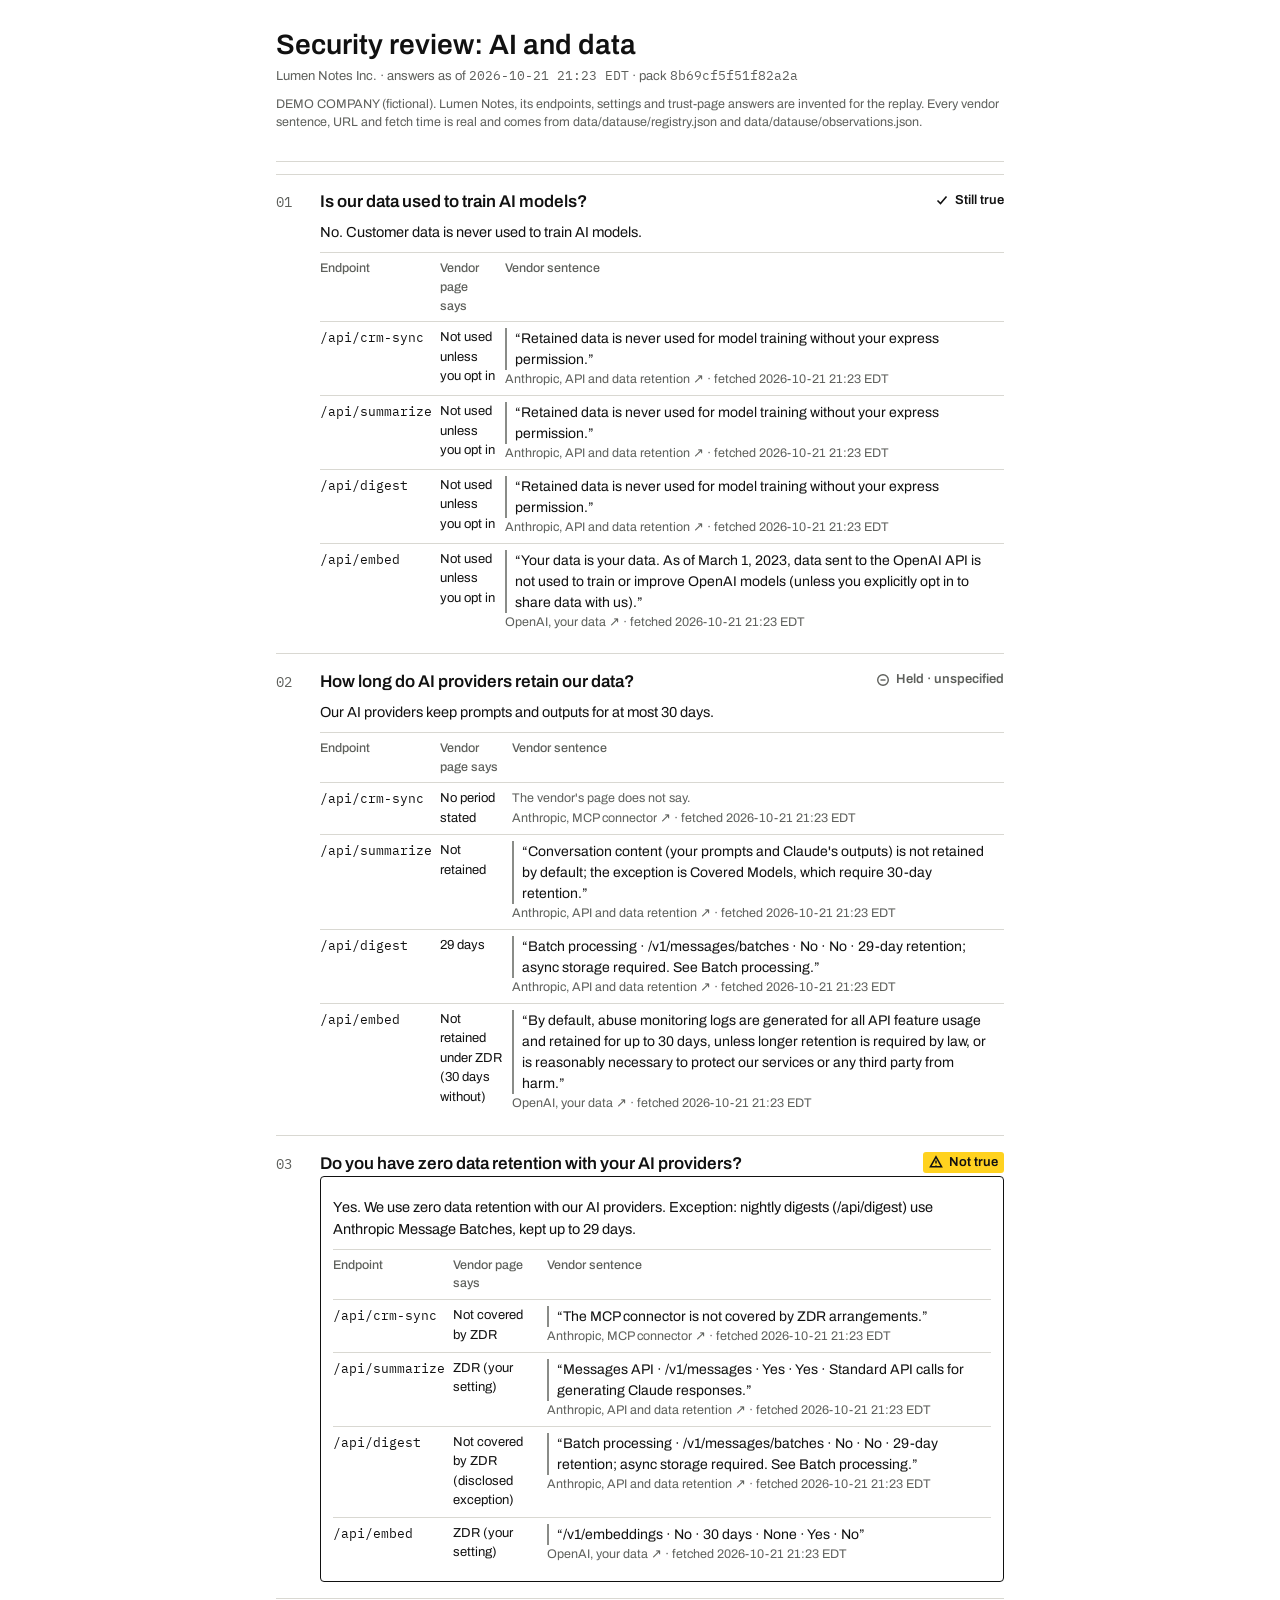
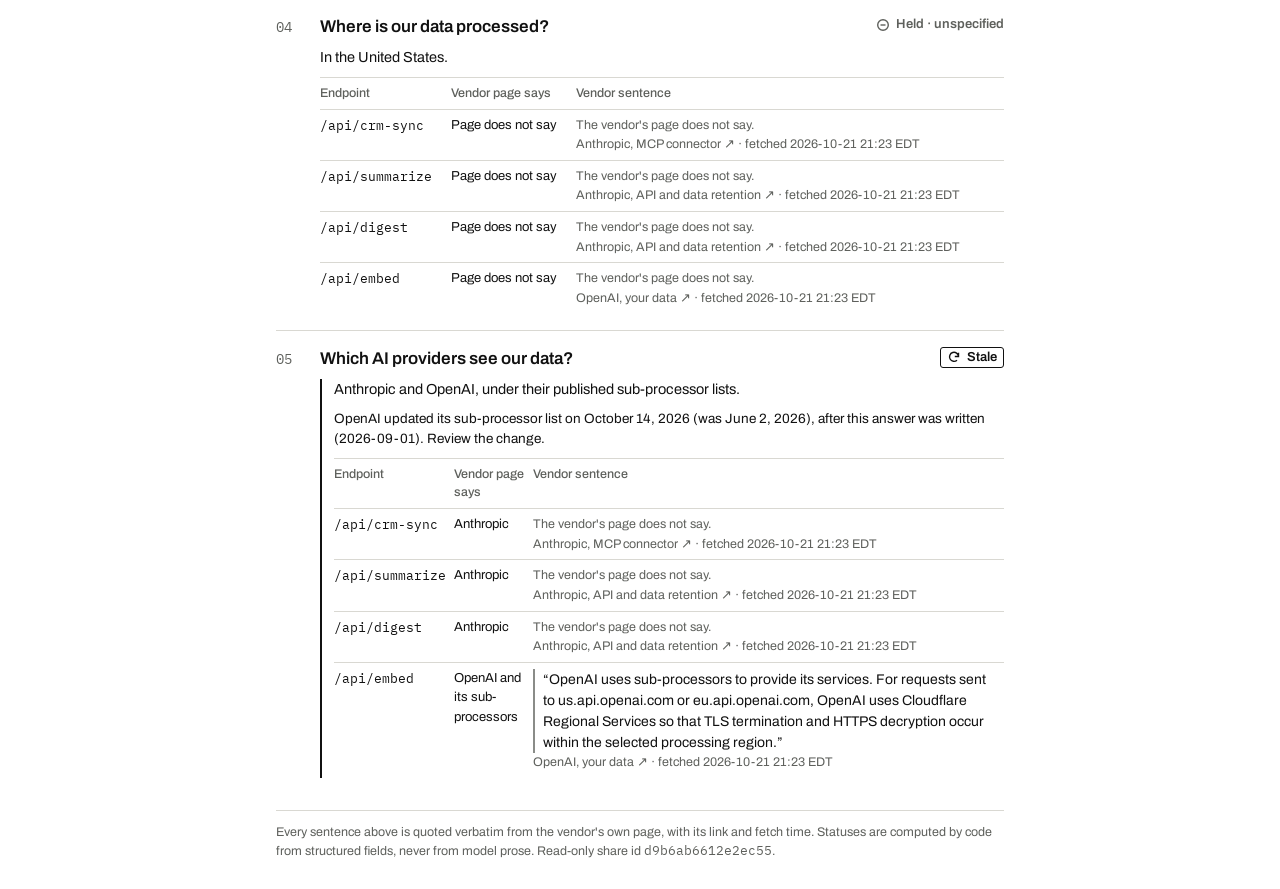
==== examples/answer-pack/lumen-notes-print.html @ 3605c19a "feat(owin): A3 security-review answer pack with Tavily evidence path The AI-and-data questionnaire s" ====
<!doctype html><html lang="en"><head><meta charset="utf-8">
<title>Lumen Notes Inc.: security review, AI and data</title>
<meta name="viewport" content="width=device-width, initial-scale=1">
<link rel="stylesheet" href="https://fonts.googleapis.com/css2?family=Archivo:wght@400;500;600&family=IBM+Plex+Mono:wght@400;500&display=swap">
<style>
@page { size: A4; margin: 16mm 14mm; }
:root { --bg:#FFFFFF; --surface:#F4F3EE; --ink:#111111; --muted:#5E605C; --line:#D9D8D2; --edge:#8A8C88; --act:#FFD21F; }
* { box-sizing: border-box; }
body { margin: 0; background: var(--bg); color: var(--ink); font: 400 14.5px/1.5 Archivo, "Helvetica Neue", Arial, sans-serif; }
main { max-width: 760px; margin: 0 auto; padding: 28px 16px; }
.mono, .num, code { font-family: "IBM Plex Mono", ui-monospace, Menlo, monospace; }
header { border-bottom: 1px solid var(--line); padding-bottom: 16px; margin-bottom: 12px; }
h1 { font: 600 28px/1.22 Archivo, "Helvetica Neue", Arial, sans-serif; margin: 0 0 4px; }
.meta { color: var(--muted); font-size: 13px; margin: 0; }
.label { color: var(--muted); font-size: 12.5px; margin-top: 8px; }
section.q { border-top: 1px solid var(--line); padding: 16px 0; break-inside: avoid; }
.qhead { display: grid; grid-template-columns: 32px 1fr auto; gap: 0 12px; align-items: baseline; }
.num { color: var(--muted); font-size: 14px; }
h2 { font: 600 17px/1.35 Archivo, "Helvetica Neue", Arial, sans-serif; margin: 0; }
.badge { font-size: 13px; font-weight: 600; white-space: nowrap; display: inline-flex; gap: 6px; align-items: center; }
.badge.not_true { background: var(--act); color: var(--ink); padding: 1px 6px; border-radius: 3px; }
.badge.stale { border: 1px solid var(--ink); padding: 0 6px; border-radius: 3px; }
.badge.held_unspecified { color: var(--muted); }
.body { margin-left: 44px; }
section.q.not_true .body { border: 1px solid var(--ink); border-radius: 4px; padding: 12px; }
section.q.stale .body { border-left: 2px solid var(--ink); padding-left: 12px; }
.answer { margin: 8px 0; }
.change { margin: 6px 0; font-size: 13.5px; }
table { width: 100%; border-collapse: collapse; font-size: 13px; margin-top: 8px; }
th, td { text-align: left; vertical-align: top; padding: 6px 8px 6px 0; border-top: 1px solid var(--line); }
th { color: var(--muted); font-weight: 500; font-size: 12.5px; }
td.ep { white-space: nowrap; font-family: "IBM Plex Mono", ui-monospace, Menlo, monospace; }
blockquote { margin: 0; padding-left: 8px; border-left: 2px solid var(--edge); font-size: 14px; }
.src { color: var(--muted); font-size: 12.5px; white-space: nowrap; }
.src a { color: var(--muted); text-decoration: none; }
footer { border-top: 1px solid var(--line); margin-top: 16px; padding-top: 12px; color: var(--muted); font-size: 12.5px; }
@media print { main { padding: 0; } a { color: inherit; } }
</style></head><body><main>
<header>
<h1>Security review: AI and data</h1>
<p class="meta">Lumen Notes Inc. · answers as of <span class="mono">2026-10-21 21:23 EDT</span> · pack <span class="mono">8b69cf5f51f82a2a</span></p>
<p class="label">DEMO COMPANY (fictional). Lumen Notes, its endpoints, settings and trust-page answers are invented for the replay. Every vendor sentence, URL and fetch time is real and comes from data/datause/registry.json and data/datause/observations.json.</p>
</header>
<section class="q still_true"><div class="qhead"><span class="num">01</span><h2>Is our data used to train AI models?</h2><span class="badge still_true"><svg width="14" height="14" viewBox="0 0 14 14" aria-hidden="true"><path d="M2.5 7.5l3 3 6-7" fill="none" stroke="currentColor" stroke-width="1.6"/></svg>Still true</span></div>
<div class="body">
<p class="answer">No. Customer data is never used to train AI models.</p>
<table><thead><tr><th>Endpoint</th><th>Vendor page says</th><th>Vendor sentence</th></tr></thead><tbody>
<tr><td class="ep">/api/crm-sync</td><td>Not used unless you opt in</td><td><blockquote>“Retained data is never used for model training without your express permission.”</blockquote><div class="src"><a href="https://platform.claude.com/docs/en/manage-claude/api-and-data-retention">Anthropic, API and data retention ↗</a> · fetched 2026-10-21 21:23 EDT</div></td></tr>
<tr><td class="ep">/api/summarize</td><td>Not used unless you opt in</td><td><blockquote>“Retained data is never used for model training without your express permission.”</blockquote><div class="src"><a href="https://platform.claude.com/docs/en/manage-claude/api-and-data-retention">Anthropic, API and data retention ↗</a> · fetched 2026-10-21 21:23 EDT</div></td></tr>
<tr><td class="ep">/api/digest</td><td>Not used unless you opt in</td><td><blockquote>“Retained data is never used for model training without your express permission.”</blockquote><div class="src"><a href="https://platform.claude.com/docs/en/manage-claude/api-and-data-retention">Anthropic, API and data retention ↗</a> · fetched 2026-10-21 21:23 EDT</div></td></tr>
<tr><td class="ep">/api/embed</td><td>Not used unless you opt in</td><td><blockquote>“Your data is your data. As of March 1, 2023, data sent to the OpenAI API is not used to train or improve OpenAI models (unless you explicitly opt in to share data with us).”</blockquote><div class="src"><a href="https://developers.openai.com/api/docs/guides/your-data">OpenAI, your data ↗</a> · fetched 2026-10-21 21:23 EDT</div></td></tr>
</tbody></table></div></section>
<section class="q held_unspecified"><div class="qhead"><span class="num">02</span><h2>How long do AI providers retain our data?</h2><span class="badge held_unspecified"><svg width="14" height="14" viewBox="0 0 14 14" aria-hidden="true"><circle cx="7" cy="7" r="5.3" fill="none" stroke="currentColor" stroke-width="1.4"/><path d="M4.5 7h5" stroke="currentColor" stroke-width="1.4"/></svg>Held · unspecified</span></div>
<div class="body">
<p class="answer">Our AI providers keep prompts and outputs for at most 30 days.</p>
<table><thead><tr><th>Endpoint</th><th>Vendor page says</th><th>Vendor sentence</th></tr></thead><tbody>
<tr><td class="ep">/api/crm-sync</td><td>No period stated</td><td><span class="src">The vendor's page does not say.</span><div class="src"><a href="https://platform.claude.com/docs/en/agents-and-tools/mcp-connector">Anthropic, MCP connector ↗</a> · fetched 2026-10-21 21:23 EDT</div></td></tr>
<tr><td class="ep">/api/summarize</td><td>Not retained</td><td><blockquote>“Conversation content (your prompts and Claude&#x27;s outputs) is not retained by default; the exception is Covered Models, which require 30-day retention.”</blockquote><div class="src"><a href="https://platform.claude.com/docs/en/manage-claude/api-and-data-retention">Anthropic, API and data retention ↗</a> · fetched 2026-10-21 21:23 EDT</div></td></tr>
<tr><td class="ep">/api/digest</td><td>29 days</td><td><blockquote>“Batch processing · /v1/messages/batches · No · No · 29-day retention; async storage required. See Batch processing.”</blockquote><div class="src"><a href="https://platform.claude.com/docs/en/manage-claude/api-and-data-retention">Anthropic, API and data retention ↗</a> · fetched 2026-10-21 21:23 EDT</div></td></tr>
<tr><td class="ep">/api/embed</td><td>Not retained under ZDR (30 days without)</td><td><blockquote>“By default, abuse monitoring logs are generated for all API feature usage and retained for up to 30 days, unless longer retention is required by law, or is reasonably necessary to protect our services or any third party from harm.”</blockquote><div class="src"><a href="https://developers.openai.com/api/docs/guides/your-data">OpenAI, your data ↗</a> · fetched 2026-10-21 21:23 EDT</div></td></tr>
</tbody></table></div></section>
<section class="q not_true"><div class="qhead"><span class="num">03</span><h2>Do you have zero data retention with your AI providers?</h2><span class="badge not_true"><svg width="14" height="14" viewBox="0 0 14 14" aria-hidden="true"><path d="M7 1.8l5.6 10H1.4z M7 5.5v3 M7 10v.6" fill="none" stroke="currentColor" stroke-width="1.5"/></svg>Not true</span></div>
<div class="body">
<p class="answer">Yes. We use zero data retention with our AI providers. Exception: nightly digests (/api/digest) use Anthropic Message Batches, kept up to 29 days.</p>
<table><thead><tr><th>Endpoint</th><th>Vendor page says</th><th>Vendor sentence</th></tr></thead><tbody>
<tr><td class="ep">/api/crm-sync</td><td>Not covered by ZDR</td><td><blockquote>“The MCP connector is not covered by ZDR arrangements.”</blockquote><div class="src"><a href="https://platform.claude.com/docs/en/agents-and-tools/mcp-connector">Anthropic, MCP connector ↗</a> · fetched 2026-10-21 21:23 EDT</div></td></tr>
<tr><td class="ep">/api/summarize</td><td>ZDR (your setting)</td><td><blockquote>“Messages API · /v1/messages · Yes · Yes · Standard API calls for generating Claude responses.”</blockquote><div class="src"><a href="https://platform.claude.com/docs/en/manage-claude/api-and-data-retention">Anthropic, API and data retention ↗</a> · fetched 2026-10-21 21:23 EDT</div></td></tr>
<tr><td class="ep">/api/digest</td><td>Not covered by ZDR (disclosed exception)</td><td><blockquote>“Batch processing · /v1/messages/batches · No · No · 29-day retention; async storage required. See Batch processing.”</blockquote><div class="src"><a href="https://platform.claude.com/docs/en/manage-claude/api-and-data-retention">Anthropic, API and data retention ↗</a> · fetched 2026-10-21 21:23 EDT</div></td></tr>
<tr><td class="ep">/api/embed</td><td>ZDR (your setting)</td><td><blockquote>“/v1/embeddings · No · 30 days · None · Yes · No”</blockquote><div class="src"><a href="https://developers.openai.com/api/docs/guides/your-data">OpenAI, your data ↗</a> · fetched 2026-10-21 21:23 EDT</div></td></tr>
</tbody></table></div></section>
<section class="q held_unspecified"><div class="qhead"><span class="num">04</span><h2>Where is our data processed?</h2><span class="badge held_unspecified"><svg width="14" height="14" viewBox="0 0 14 14" aria-hidden="true"><circle cx="7" cy="7" r="5.3" fill="none" stroke="currentColor" stroke-width="1.4"/><path d="M4.5 7h5" stroke="currentColor" stroke-width="1.4"/></svg>Held · unspecified</span></div>
<div class="body">
<p class="answer">In the United States.</p>
<table><thead><tr><th>Endpoint</th><th>Vendor page says</th><th>Vendor sentence</th></tr></thead><tbody>
<tr><td class="ep">/api/crm-sync</td><td>Page does not say</td><td><span class="src">The vendor's page does not say.</span><div class="src"><a href="https://platform.claude.com/docs/en/agents-and-tools/mcp-connector">Anthropic, MCP connector ↗</a> · fetched 2026-10-21 21:23 EDT</div></td></tr>
<tr><td class="ep">/api/summarize</td><td>Page does not say</td><td><span class="src">The vendor's page does not say.</span><div class="src"><a href="https://platform.claude.com/docs/en/manage-claude/api-and-data-retention">Anthropic, API and data retention ↗</a> · fetched 2026-10-21 21:23 EDT</div></td></tr>
<tr><td class="ep">/api/digest</td><td>Page does not say</td><td><span class="src">The vendor's page does not say.</span><div class="src"><a href="https://platform.claude.com/docs/en/manage-claude/api-and-data-retention">Anthropic, API and data retention ↗</a> · fetched 2026-10-21 21:23 EDT</div></td></tr>
<tr><td class="ep">/api/embed</td><td>Page does not say</td><td><span class="src">The vendor's page does not say.</span><div class="src"><a href="https://developers.openai.com/api/docs/guides/your-data">OpenAI, your data ↗</a> · fetched 2026-10-21 21:23 EDT</div></td></tr>
</tbody></table></div></section>
<section class="q stale"><div class="qhead"><span class="num">05</span><h2>Which AI providers see our data?</h2><span class="badge stale"><svg width="14" height="14" viewBox="0 0 14 14" aria-hidden="true"><path d="M11.5 6.5A4.5 4.5 0 1 0 10 10.2 M11.5 2.8v3.7H7.8" fill="none" stroke="currentColor" stroke-width="1.4"/></svg>Stale</span></div>
<div class="body">
<p class="answer">Anthropic and OpenAI, under their published sub-processor lists.</p>
<p class="change">OpenAI updated its sub-processor list on October 14, 2026 (was June 2, 2026), after this answer was written (2026-09-01). Review the change.</p>
<table><thead><tr><th>Endpoint</th><th>Vendor page says</th><th>Vendor sentence</th></tr></thead><tbody>
<tr><td class="ep">/api/crm-sync</td><td>Anthropic</td><td><span class="src">The vendor's page does not say.</span><div class="src"><a href="https://platform.claude.com/docs/en/agents-and-tools/mcp-connector">Anthropic, MCP connector ↗</a> · fetched 2026-10-21 21:23 EDT</div></td></tr>
<tr><td class="ep">/api/summarize</td><td>Anthropic</td><td><span class="src">The vendor's page does not say.</span><div class="src"><a href="https://platform.claude.com/docs/en/manage-claude/api-and-data-retention">Anthropic, API and data retention ↗</a> · fetched 2026-10-21 21:23 EDT</div></td></tr>
<tr><td class="ep">/api/digest</td><td>Anthropic</td><td><span class="src">The vendor's page does not say.</span><div class="src"><a href="https://platform.claude.com/docs/en/manage-claude/api-and-data-retention">Anthropic, API and data retention ↗</a> · fetched 2026-10-21 21:23 EDT</div></td></tr>
<tr><td class="ep">/api/embed</td><td>OpenAI and its sub-processors</td><td><blockquote>“OpenAI uses sub-processors to provide its services. For requests sent to us.api.openai.com or eu.api.openai.com, OpenAI uses Cloudflare Regional Services so that TLS termination and HTTPS decryption occur within the selected processing region.”</blockquote><div class="src"><a href="https://developers.openai.com/api/docs/guides/your-data">OpenAI, your data ↗</a> · fetched 2026-10-21 21:23 EDT</div></td></tr>
</tbody></table></div></section>
<footer>Every sentence above is quoted verbatim from the vendor's own page, with its link and fetch time. Statuses are computed by code from structured fields, never from model prose. Read-only share id <span class="mono">d9b6ab6612e2ec55</span>.</footer>
</main></body></html>
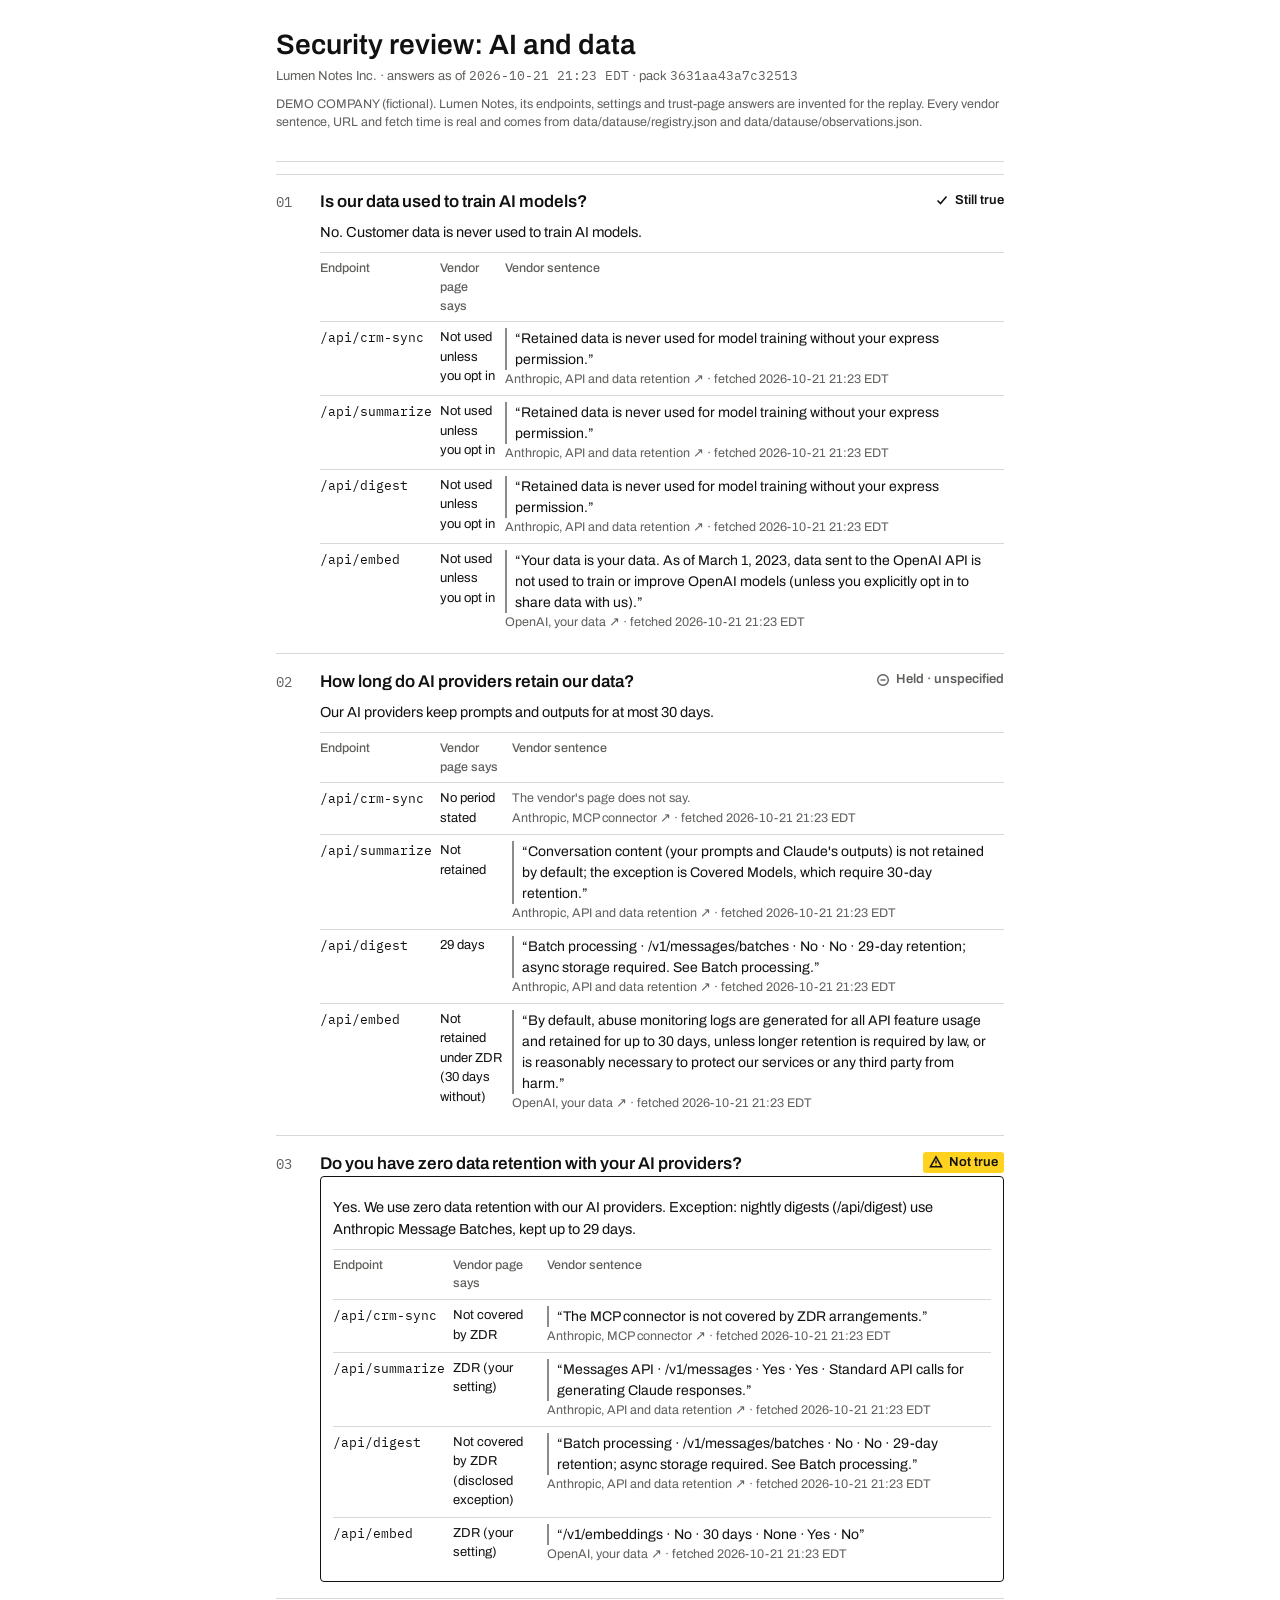
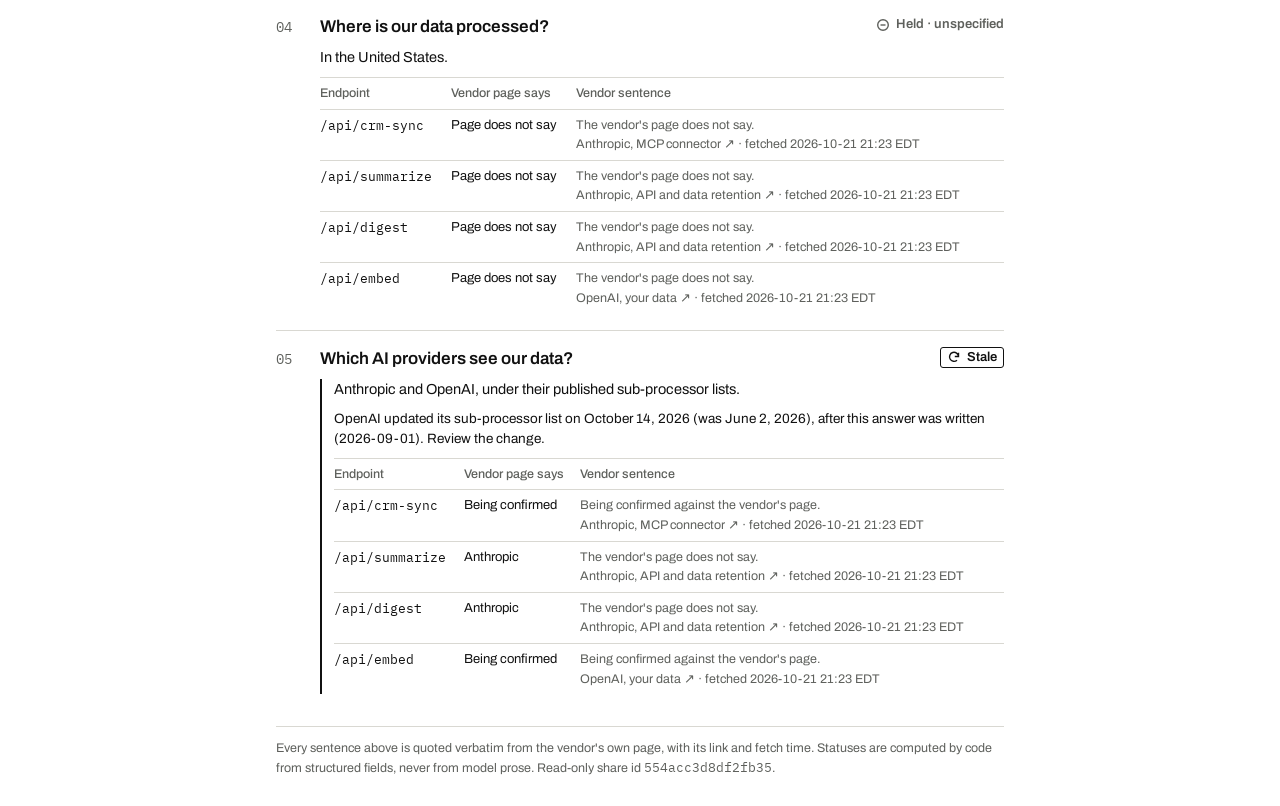
==== commit 83b7cddb: "feat(owin): P1 selective answering, auto-answer only on 3/3 agreement A cell (feature x field a rule" ====
--- a/examples/answer-pack/lumen-notes-print.html
+++ b/examples/answer-pack/lumen-notes-print.html
@@ -21,6 +21,7 @@
 .badge.not_true { background: var(--act); color: var(--ink); padding: 1px 6px; border-radius: 3px; }
 .badge.stale { border: 1px solid var(--ink); padding: 0 6px; border-radius: 3px; }
 .badge.held_unspecified { color: var(--muted); }
+.badge.confirm { border: 1px dashed var(--ink); padding: 0 6px; border-radius: 3px; }
 .body { margin-left: 44px; }
 section.q.not_true .body { border: 1px solid var(--ink); border-radius: 4px; padding: 12px; }
 section.q.stale .body { border-left: 2px solid var(--ink); padding-left: 12px; }
@@ -38,7 +39,7 @@
 </style></head><body><main>
 <header>
 <h1>Security review: AI and data</h1>
-<p class="meta">Lumen Notes Inc. · answers as of <span class="mono">2026-10-21 21:23 EDT</span> · pack <span class="mono">8b69cf5f51f82a2a</span></p>
+<p class="meta">Lumen Notes Inc. · answers as of <span class="mono">2026-10-21 21:23 EDT</span> · pack <span class="mono">3631aa43a7c32513</span></p>
 <p class="label">DEMO COMPANY (fictional). Lumen Notes, its endpoints, settings and trust-page answers are invented for the replay. Every vendor sentence, URL and fetch time is real and comes from data/datause/registry.json and data/datause/observations.json.</p>
 </header>
 <section class="q still_true"><div class="qhead"><span class="num">01</span><h2>Is our data used to train AI models?</h2><span class="badge still_true"><svg width="14" height="14" viewBox="0 0 14 14" aria-hidden="true"><path d="M2.5 7.5l3 3 6-7" fill="none" stroke="currentColor" stroke-width="1.6"/></svg>Still true</span></div>
@@ -82,10 +83,10 @@
 <p class="answer">Anthropic and OpenAI, under their published sub-processor lists.</p>
 <p class="change">OpenAI updated its sub-processor list on October 14, 2026 (was June 2, 2026), after this answer was written (2026-09-01). Review the change.</p>
 <table><thead><tr><th>Endpoint</th><th>Vendor page says</th><th>Vendor sentence</th></tr></thead><tbody>
-<tr><td class="ep">/api/crm-sync</td><td>Anthropic</td><td><span class="src">The vendor's page does not say.</span><div class="src"><a href="https://platform.claude.com/docs/en/agents-and-tools/mcp-connector">Anthropic, MCP connector ↗</a> · fetched 2026-10-21 21:23 EDT</div></td></tr>
+<tr><td class="ep">/api/crm-sync</td><td>Being confirmed</td><td><span class="src">Being confirmed against the vendor's page.</span><div class="src"><a href="https://platform.claude.com/docs/en/agents-and-tools/mcp-connector">Anthropic, MCP connector ↗</a> · fetched 2026-10-21 21:23 EDT</div></td></tr>
 <tr><td class="ep">/api/summarize</td><td>Anthropic</td><td><span class="src">The vendor's page does not say.</span><div class="src"><a href="https://platform.claude.com/docs/en/manage-claude/api-and-data-retention">Anthropic, API and data retention ↗</a> · fetched 2026-10-21 21:23 EDT</div></td></tr>
 <tr><td class="ep">/api/digest</td><td>Anthropic</td><td><span class="src">The vendor's page does not say.</span><div class="src"><a href="https://platform.claude.com/docs/en/manage-claude/api-and-data-retention">Anthropic, API and data retention ↗</a> · fetched 2026-10-21 21:23 EDT</div></td></tr>
-<tr><td class="ep">/api/embed</td><td>OpenAI and its sub-processors</td><td><blockquote>“OpenAI uses sub-processors to provide its services. For requests sent to us.api.openai.com or eu.api.openai.com, OpenAI uses Cloudflare Regional Services so that TLS termination and HTTPS decryption occur within the selected processing region.”</blockquote><div class="src"><a href="https://developers.openai.com/api/docs/guides/your-data">OpenAI, your data ↗</a> · fetched 2026-10-21 21:23 EDT</div></td></tr>
+<tr><td class="ep">/api/embed</td><td>Being confirmed</td><td><span class="src">Being confirmed against the vendor's page.</span><div class="src"><a href="https://developers.openai.com/api/docs/guides/your-data">OpenAI, your data ↗</a> · fetched 2026-10-21 21:23 EDT</div></td></tr>
 </tbody></table></div></section>
-<footer>Every sentence above is quoted verbatim from the vendor's own page, with its link and fetch time. Statuses are computed by code from structured fields, never from model prose. Read-only share id <span class="mono">d9b6ab6612e2ec55</span>.</footer>
+<footer>Every sentence above is quoted verbatim from the vendor's own page, with its link and fetch time. Statuses are computed by code from structured fields, never from model prose. Read-only share id <span class="mono">554acc3d8df2fb35</span>.</footer>
 </main></body></html>
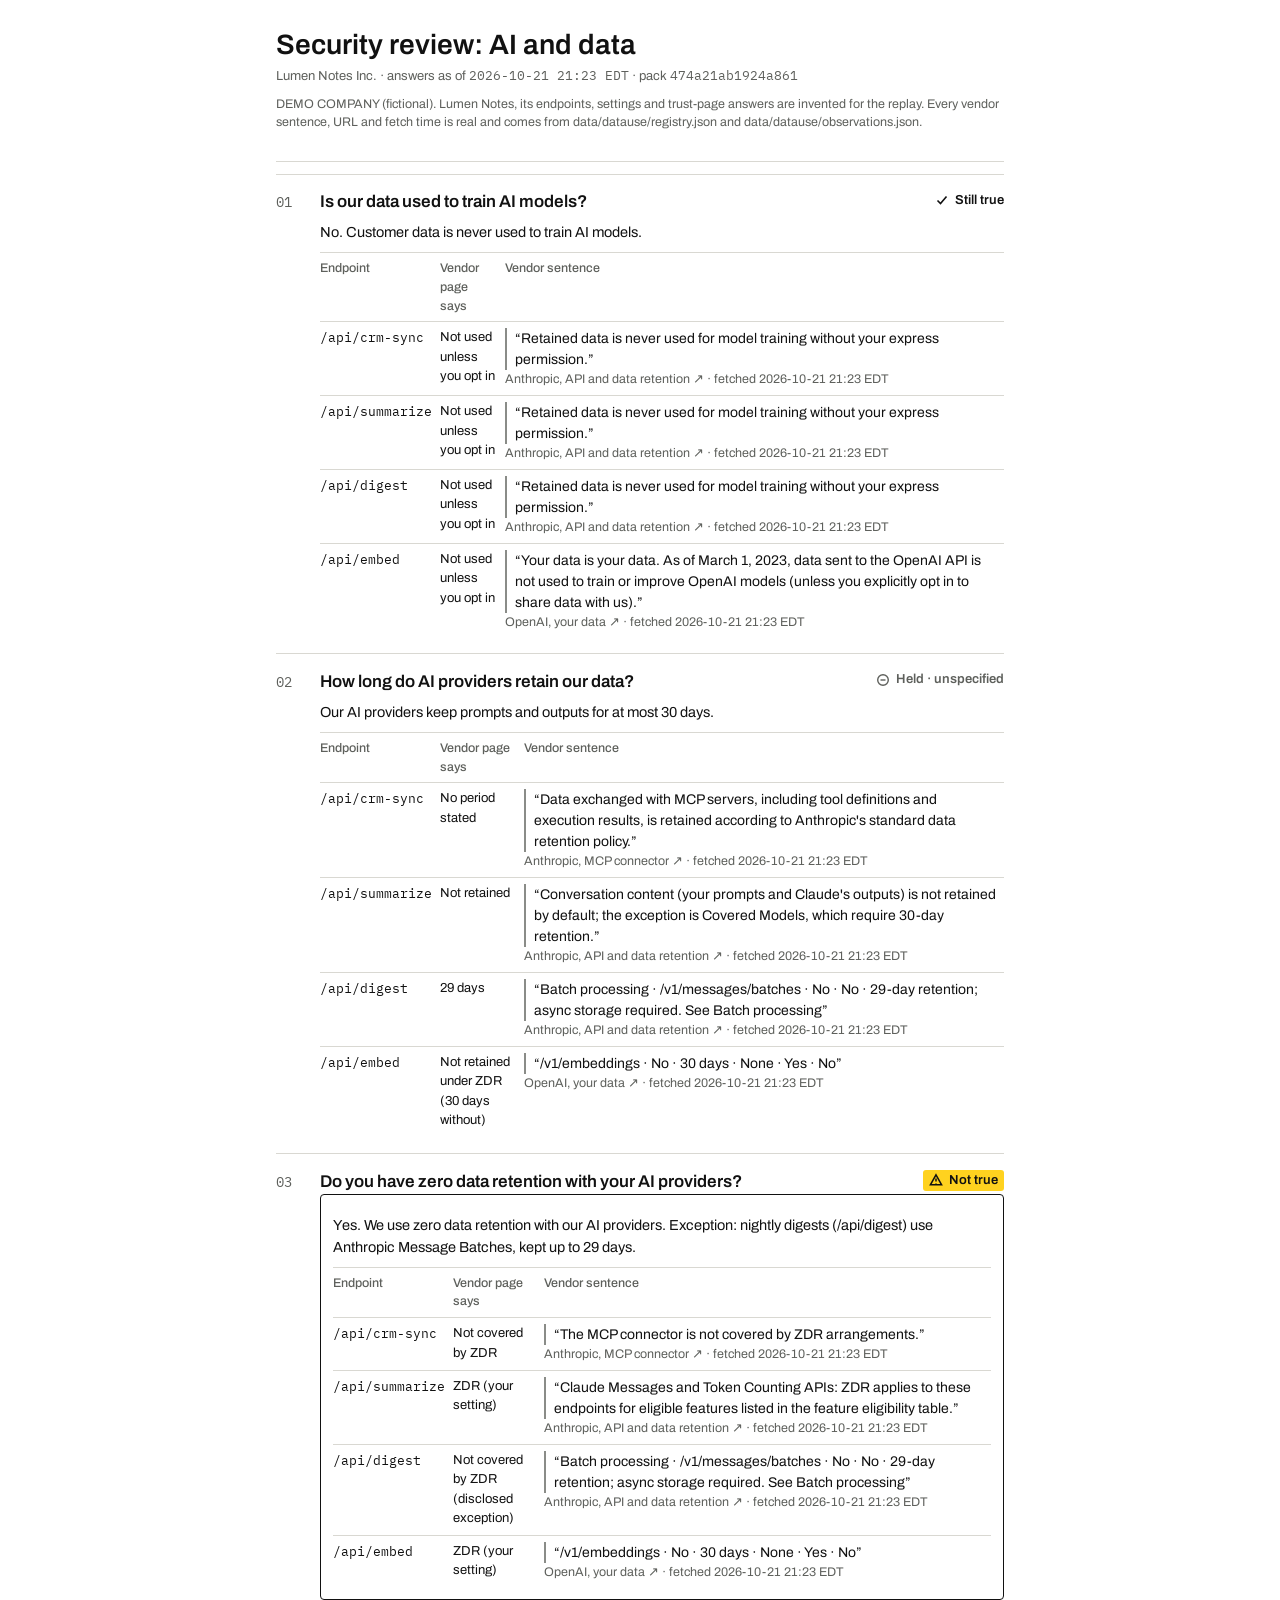
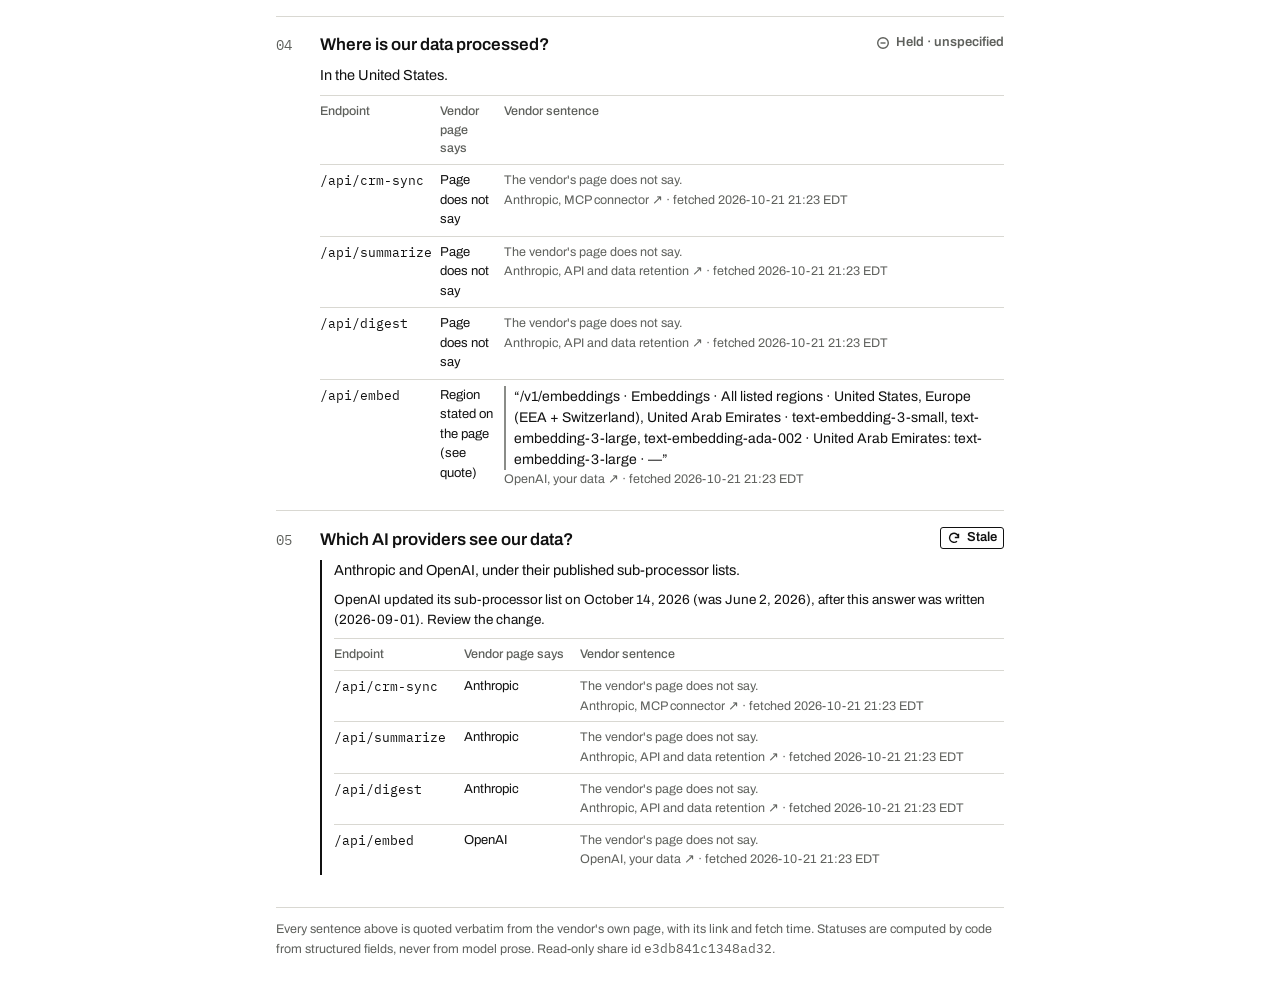
==== commit 54624a11: "fix(pack): the answer pack's readings follow the headline's prompt version (v3), re-extracted regist" ====
--- a/examples/answer-pack/lumen-notes-print.html
+++ b/examples/answer-pack/lumen-notes-print.html
@@ -39,7 +39,7 @@
 </style></head><body><main>
 <header>
 <h1>Security review: AI and data</h1>
-<p class="meta">Lumen Notes Inc. · answers as of <span class="mono">2026-10-21 21:23 EDT</span> · pack <span class="mono">3631aa43a7c32513</span></p>
+<p class="meta">Lumen Notes Inc. · answers as of <span class="mono">2026-10-21 21:23 EDT</span> · pack <span class="mono">474a21ab1924a861</span></p>
 <p class="label">DEMO COMPANY (fictional). Lumen Notes, its endpoints, settings and trust-page answers are invented for the replay. Every vendor sentence, URL and fetch time is real and comes from data/datause/registry.json and data/datause/observations.json.</p>
 </header>
 <section class="q still_true"><div class="qhead"><span class="num">01</span><h2>Is our data used to train AI models?</h2><span class="badge still_true"><svg width="14" height="14" viewBox="0 0 14 14" aria-hidden="true"><path d="M2.5 7.5l3 3 6-7" fill="none" stroke="currentColor" stroke-width="1.6"/></svg>Still true</span></div>
@@ -55,18 +55,18 @@
 <div class="body">
 <p class="answer">Our AI providers keep prompts and outputs for at most 30 days.</p>
 <table><thead><tr><th>Endpoint</th><th>Vendor page says</th><th>Vendor sentence</th></tr></thead><tbody>
-<tr><td class="ep">/api/crm-sync</td><td>No period stated</td><td><span class="src">The vendor's page does not say.</span><div class="src"><a href="https://platform.claude.com/docs/en/agents-and-tools/mcp-connector">Anthropic, MCP connector ↗</a> · fetched 2026-10-21 21:23 EDT</div></td></tr>
+<tr><td class="ep">/api/crm-sync</td><td>No period stated</td><td><blockquote>“Data exchanged with MCP servers, including tool definitions and execution results, is retained according to Anthropic&#x27;s standard data retention policy.”</blockquote><div class="src"><a href="https://platform.claude.com/docs/en/agents-and-tools/mcp-connector">Anthropic, MCP connector ↗</a> · fetched 2026-10-21 21:23 EDT</div></td></tr>
 <tr><td class="ep">/api/summarize</td><td>Not retained</td><td><blockquote>“Conversation content (your prompts and Claude&#x27;s outputs) is not retained by default; the exception is Covered Models, which require 30-day retention.”</blockquote><div class="src"><a href="https://platform.claude.com/docs/en/manage-claude/api-and-data-retention">Anthropic, API and data retention ↗</a> · fetched 2026-10-21 21:23 EDT</div></td></tr>
-<tr><td class="ep">/api/digest</td><td>29 days</td><td><blockquote>“Batch processing · /v1/messages/batches · No · No · 29-day retention; async storage required. See Batch processing.”</blockquote><div class="src"><a href="https://platform.claude.com/docs/en/manage-claude/api-and-data-retention">Anthropic, API and data retention ↗</a> · fetched 2026-10-21 21:23 EDT</div></td></tr>
-<tr><td class="ep">/api/embed</td><td>Not retained under ZDR (30 days without)</td><td><blockquote>“By default, abuse monitoring logs are generated for all API feature usage and retained for up to 30 days, unless longer retention is required by law, or is reasonably necessary to protect our services or any third party from harm.”</blockquote><div class="src"><a href="https://developers.openai.com/api/docs/guides/your-data">OpenAI, your data ↗</a> · fetched 2026-10-21 21:23 EDT</div></td></tr>
+<tr><td class="ep">/api/digest</td><td>29 days</td><td><blockquote>“Batch processing · /v1/messages/batches · No · No · 29-day retention; async storage required. See Batch processing”</blockquote><div class="src"><a href="https://platform.claude.com/docs/en/manage-claude/api-and-data-retention">Anthropic, API and data retention ↗</a> · fetched 2026-10-21 21:23 EDT</div></td></tr>
+<tr><td class="ep">/api/embed</td><td>Not retained under ZDR (30 days without)</td><td><blockquote>“/v1/embeddings · No · 30 days · None · Yes · No”</blockquote><div class="src"><a href="https://developers.openai.com/api/docs/guides/your-data">OpenAI, your data ↗</a> · fetched 2026-10-21 21:23 EDT</div></td></tr>
 </tbody></table></div></section>
 <section class="q not_true"><div class="qhead"><span class="num">03</span><h2>Do you have zero data retention with your AI providers?</h2><span class="badge not_true"><svg width="14" height="14" viewBox="0 0 14 14" aria-hidden="true"><path d="M7 1.8l5.6 10H1.4z M7 5.5v3 M7 10v.6" fill="none" stroke="currentColor" stroke-width="1.5"/></svg>Not true</span></div>
 <div class="body">
 <p class="answer">Yes. We use zero data retention with our AI providers. Exception: nightly digests (/api/digest) use Anthropic Message Batches, kept up to 29 days.</p>
 <table><thead><tr><th>Endpoint</th><th>Vendor page says</th><th>Vendor sentence</th></tr></thead><tbody>
 <tr><td class="ep">/api/crm-sync</td><td>Not covered by ZDR</td><td><blockquote>“The MCP connector is not covered by ZDR arrangements.”</blockquote><div class="src"><a href="https://platform.claude.com/docs/en/agents-and-tools/mcp-connector">Anthropic, MCP connector ↗</a> · fetched 2026-10-21 21:23 EDT</div></td></tr>
-<tr><td class="ep">/api/summarize</td><td>ZDR (your setting)</td><td><blockquote>“Messages API · /v1/messages · Yes · Yes · Standard API calls for generating Claude responses.”</blockquote><div class="src"><a href="https://platform.claude.com/docs/en/manage-claude/api-and-data-retention">Anthropic, API and data retention ↗</a> · fetched 2026-10-21 21:23 EDT</div></td></tr>
-<tr><td class="ep">/api/digest</td><td>Not covered by ZDR (disclosed exception)</td><td><blockquote>“Batch processing · /v1/messages/batches · No · No · 29-day retention; async storage required. See Batch processing.”</blockquote><div class="src"><a href="https://platform.claude.com/docs/en/manage-claude/api-and-data-retention">Anthropic, API and data retention ↗</a> · fetched 2026-10-21 21:23 EDT</div></td></tr>
+<tr><td class="ep">/api/summarize</td><td>ZDR (your setting)</td><td><blockquote>“Claude Messages and Token Counting APIs: ZDR applies to these endpoints for eligible features listed in the feature eligibility table.”</blockquote><div class="src"><a href="https://platform.claude.com/docs/en/manage-claude/api-and-data-retention">Anthropic, API and data retention ↗</a> · fetched 2026-10-21 21:23 EDT</div></td></tr>
+<tr><td class="ep">/api/digest</td><td>Not covered by ZDR (disclosed exception)</td><td><blockquote>“Batch processing · /v1/messages/batches · No · No · 29-day retention; async storage required. See Batch processing”</blockquote><div class="src"><a href="https://platform.claude.com/docs/en/manage-claude/api-and-data-retention">Anthropic, API and data retention ↗</a> · fetched 2026-10-21 21:23 EDT</div></td></tr>
 <tr><td class="ep">/api/embed</td><td>ZDR (your setting)</td><td><blockquote>“/v1/embeddings · No · 30 days · None · Yes · No”</blockquote><div class="src"><a href="https://developers.openai.com/api/docs/guides/your-data">OpenAI, your data ↗</a> · fetched 2026-10-21 21:23 EDT</div></td></tr>
 </tbody></table></div></section>
 <section class="q held_unspecified"><div class="qhead"><span class="num">04</span><h2>Where is our data processed?</h2><span class="badge held_unspecified"><svg width="14" height="14" viewBox="0 0 14 14" aria-hidden="true"><circle cx="7" cy="7" r="5.3" fill="none" stroke="currentColor" stroke-width="1.4"/><path d="M4.5 7h5" stroke="currentColor" stroke-width="1.4"/></svg>Held · unspecified</span></div>
@@ -76,17 +76,17 @@
 <tr><td class="ep">/api/crm-sync</td><td>Page does not say</td><td><span class="src">The vendor's page does not say.</span><div class="src"><a href="https://platform.claude.com/docs/en/agents-and-tools/mcp-connector">Anthropic, MCP connector ↗</a> · fetched 2026-10-21 21:23 EDT</div></td></tr>
 <tr><td class="ep">/api/summarize</td><td>Page does not say</td><td><span class="src">The vendor's page does not say.</span><div class="src"><a href="https://platform.claude.com/docs/en/manage-claude/api-and-data-retention">Anthropic, API and data retention ↗</a> · fetched 2026-10-21 21:23 EDT</div></td></tr>
 <tr><td class="ep">/api/digest</td><td>Page does not say</td><td><span class="src">The vendor's page does not say.</span><div class="src"><a href="https://platform.claude.com/docs/en/manage-claude/api-and-data-retention">Anthropic, API and data retention ↗</a> · fetched 2026-10-21 21:23 EDT</div></td></tr>
-<tr><td class="ep">/api/embed</td><td>Page does not say</td><td><span class="src">The vendor's page does not say.</span><div class="src"><a href="https://developers.openai.com/api/docs/guides/your-data">OpenAI, your data ↗</a> · fetched 2026-10-21 21:23 EDT</div></td></tr>
+<tr><td class="ep">/api/embed</td><td>Region stated on the page (see quote)</td><td><blockquote>“/v1/embeddings · Embeddings · All listed regions · United States, Europe (EEA + Switzerland), United Arab Emirates · text-embedding-3-small, text-embedding-3-large, text-embedding-ada-002 · United Arab Emirates: text-embedding-3-large · —”</blockquote><div class="src"><a href="https://developers.openai.com/api/docs/guides/your-data">OpenAI, your data ↗</a> · fetched 2026-10-21 21:23 EDT</div></td></tr>
 </tbody></table></div></section>
 <section class="q stale"><div class="qhead"><span class="num">05</span><h2>Which AI providers see our data?</h2><span class="badge stale"><svg width="14" height="14" viewBox="0 0 14 14" aria-hidden="true"><path d="M11.5 6.5A4.5 4.5 0 1 0 10 10.2 M11.5 2.8v3.7H7.8" fill="none" stroke="currentColor" stroke-width="1.4"/></svg>Stale</span></div>
 <div class="body">
 <p class="answer">Anthropic and OpenAI, under their published sub-processor lists.</p>
 <p class="change">OpenAI updated its sub-processor list on October 14, 2026 (was June 2, 2026), after this answer was written (2026-09-01). Review the change.</p>
 <table><thead><tr><th>Endpoint</th><th>Vendor page says</th><th>Vendor sentence</th></tr></thead><tbody>
-<tr><td class="ep">/api/crm-sync</td><td>Being confirmed</td><td><span class="src">Being confirmed against the vendor's page.</span><div class="src"><a href="https://platform.claude.com/docs/en/agents-and-tools/mcp-connector">Anthropic, MCP connector ↗</a> · fetched 2026-10-21 21:23 EDT</div></td></tr>
+<tr><td class="ep">/api/crm-sync</td><td>Anthropic</td><td><span class="src">The vendor's page does not say.</span><div class="src"><a href="https://platform.claude.com/docs/en/agents-and-tools/mcp-connector">Anthropic, MCP connector ↗</a> · fetched 2026-10-21 21:23 EDT</div></td></tr>
 <tr><td class="ep">/api/summarize</td><td>Anthropic</td><td><span class="src">The vendor's page does not say.</span><div class="src"><a href="https://platform.claude.com/docs/en/manage-claude/api-and-data-retention">Anthropic, API and data retention ↗</a> · fetched 2026-10-21 21:23 EDT</div></td></tr>
 <tr><td class="ep">/api/digest</td><td>Anthropic</td><td><span class="src">The vendor's page does not say.</span><div class="src"><a href="https://platform.claude.com/docs/en/manage-claude/api-and-data-retention">Anthropic, API and data retention ↗</a> · fetched 2026-10-21 21:23 EDT</div></td></tr>
-<tr><td class="ep">/api/embed</td><td>Being confirmed</td><td><span class="src">Being confirmed against the vendor's page.</span><div class="src"><a href="https://developers.openai.com/api/docs/guides/your-data">OpenAI, your data ↗</a> · fetched 2026-10-21 21:23 EDT</div></td></tr>
+<tr><td class="ep">/api/embed</td><td>OpenAI</td><td><span class="src">The vendor's page does not say.</span><div class="src"><a href="https://developers.openai.com/api/docs/guides/your-data">OpenAI, your data ↗</a> · fetched 2026-10-21 21:23 EDT</div></td></tr>
 </tbody></table></div></section>
-<footer>Every sentence above is quoted verbatim from the vendor's own page, with its link and fetch time. Statuses are computed by code from structured fields, never from model prose. Read-only share id <span class="mono">554acc3d8df2fb35</span>.</footer>
+<footer>Every sentence above is quoted verbatim from the vendor's own page, with its link and fetch time. Statuses are computed by code from structured fields, never from model prose. Read-only share id <span class="mono">e3db841c1348ad32</span>.</footer>
 </main></body></html>
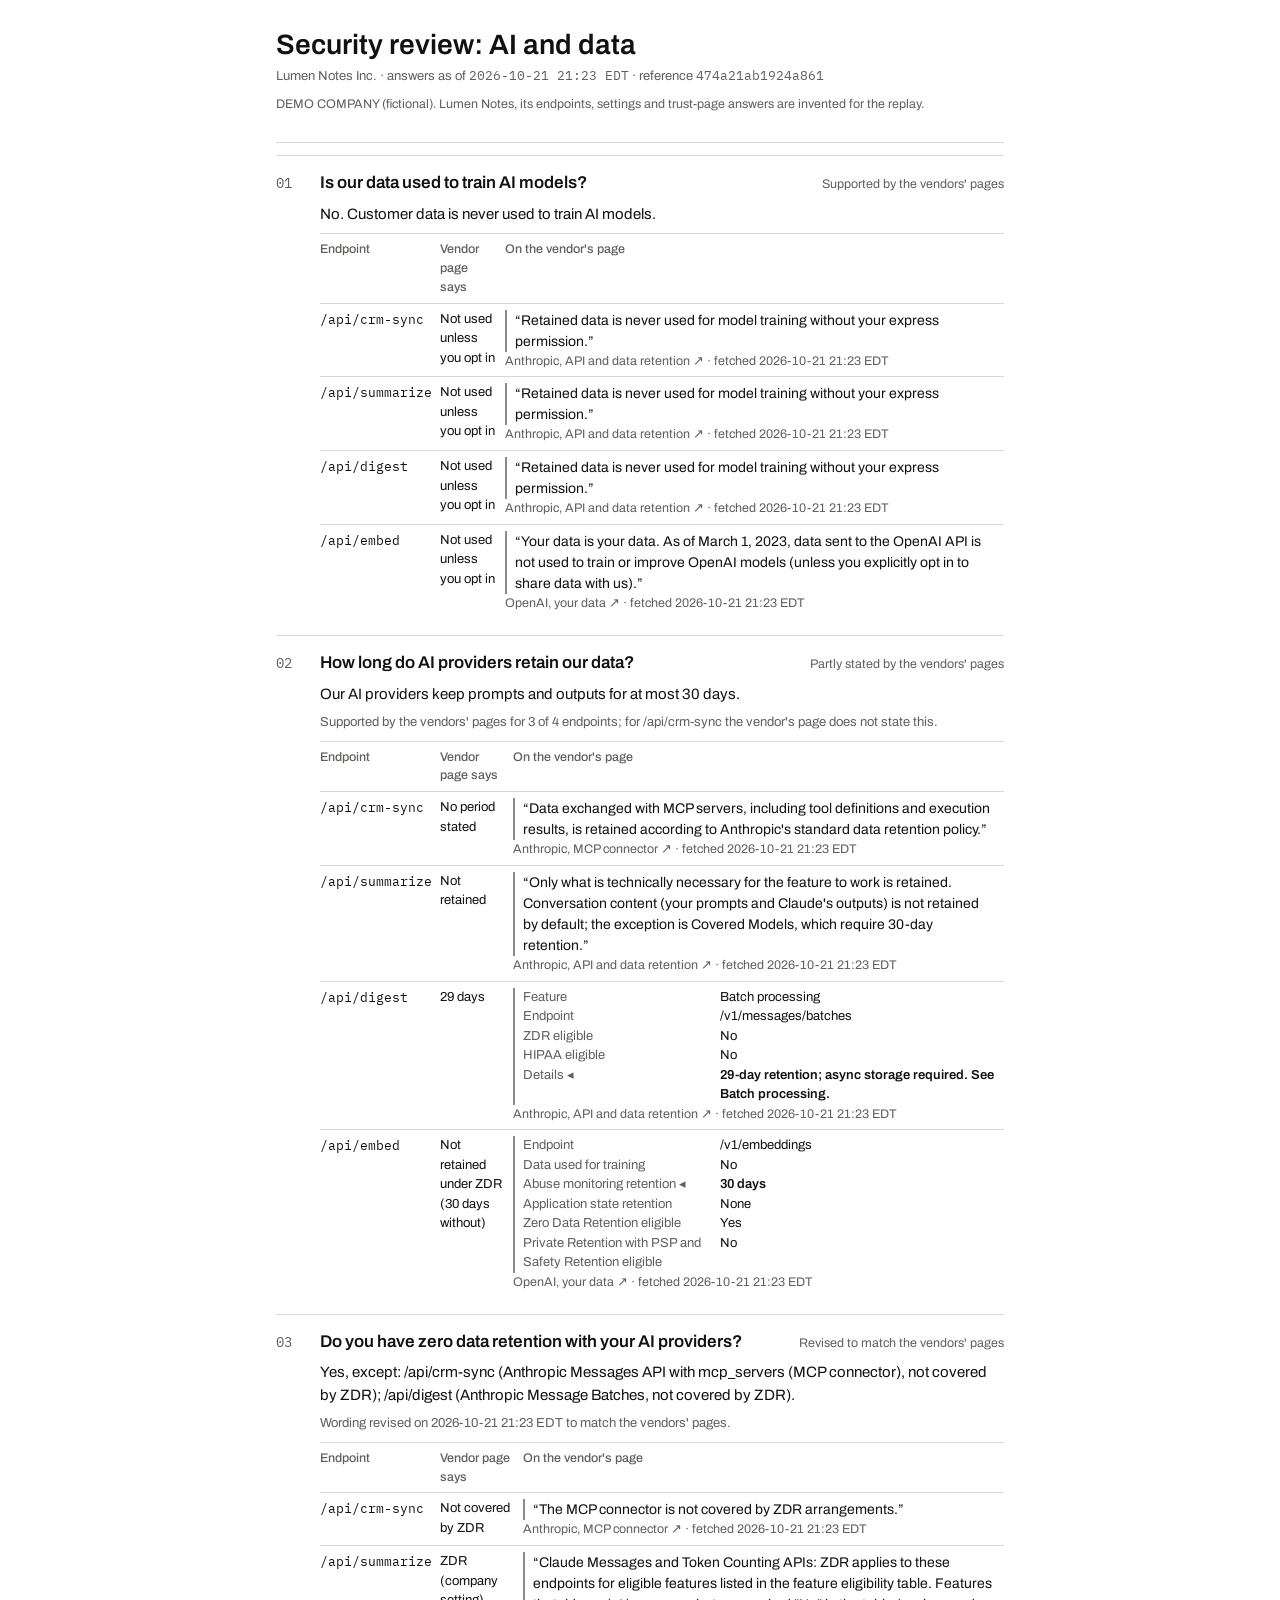
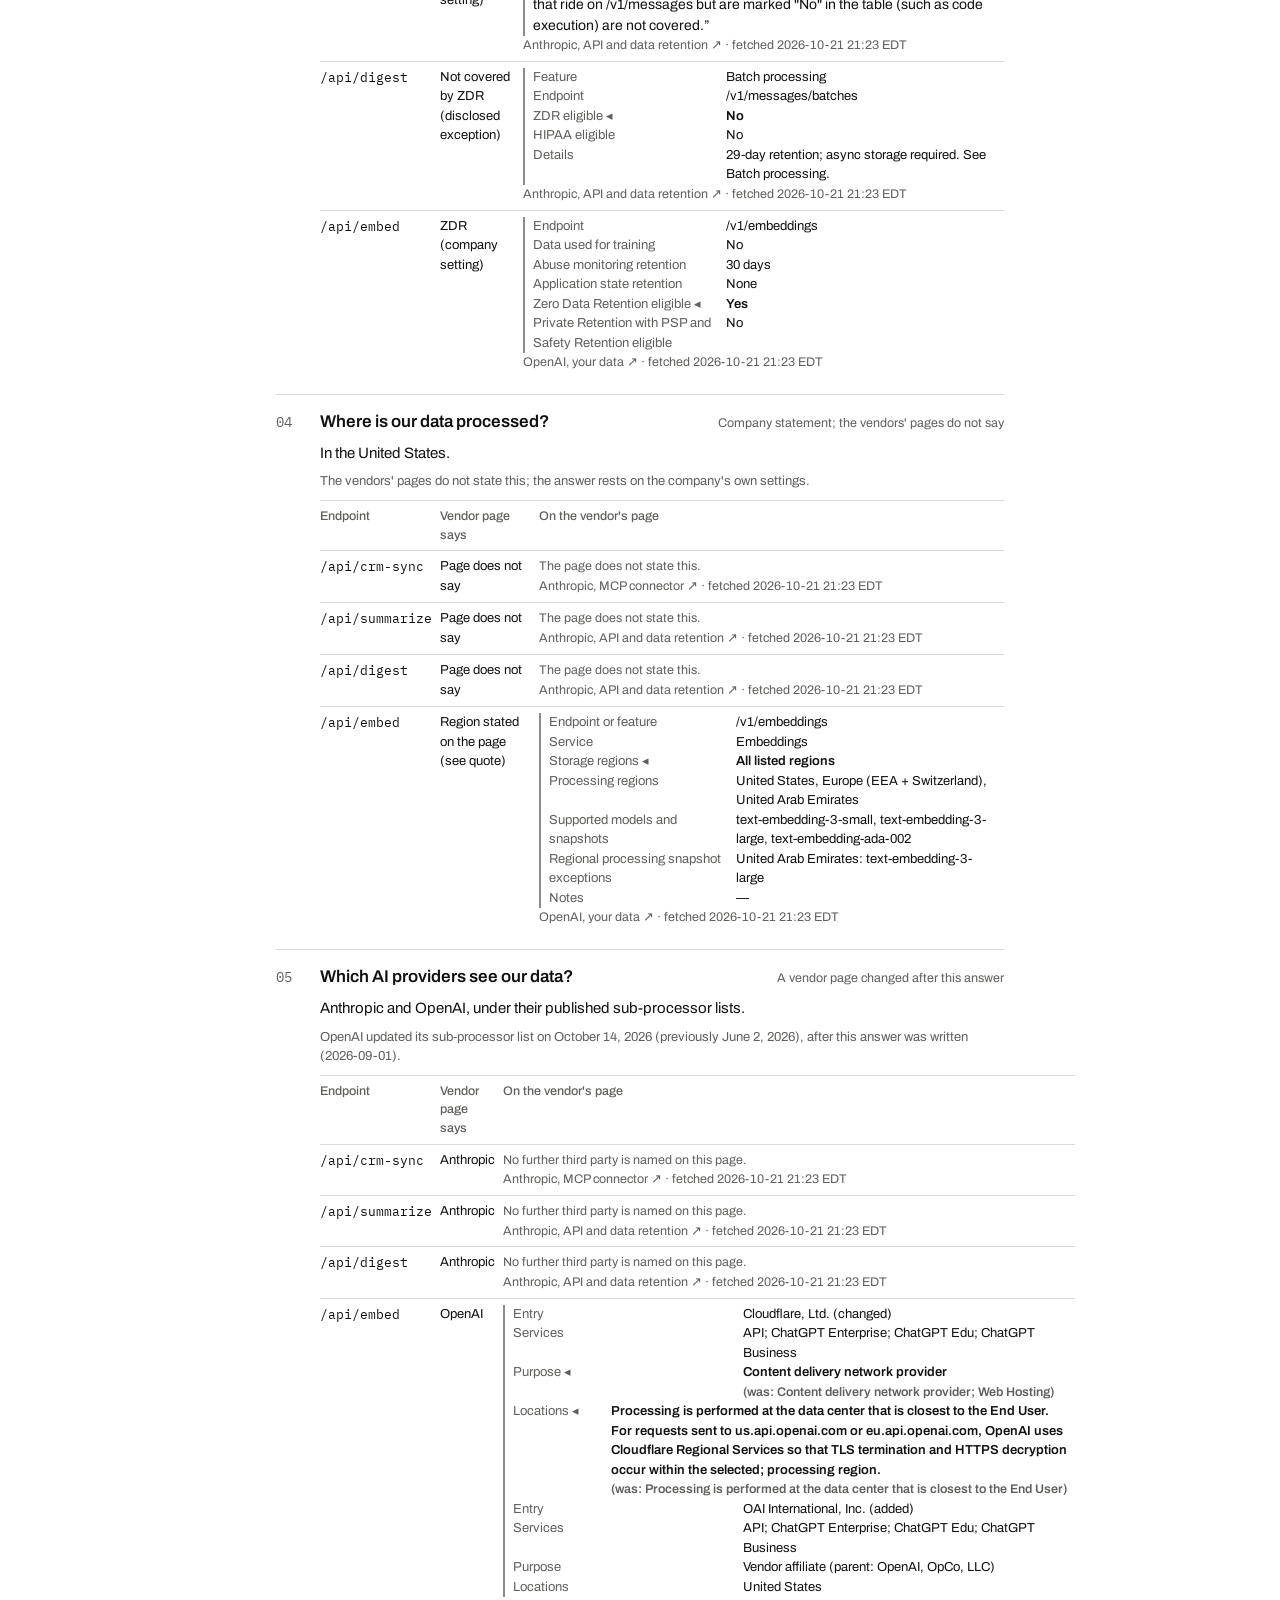
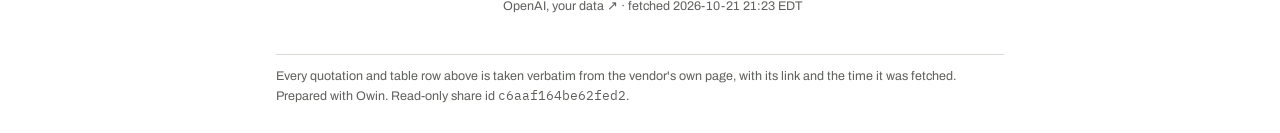
==== commit 8c4de1e1: "fix(export): the print copy is the buyer's document, in the buyer's words The print copy (GET /pack/" ====
--- a/examples/answer-pack/lumen-notes-print.html
+++ b/examples/answer-pack/lumen-notes-print.html
@@ -17,16 +17,16 @@
 .qhead { display: grid; grid-template-columns: 32px 1fr auto; gap: 0 12px; align-items: baseline; }
 .num { color: var(--muted); font-size: 14px; }
 h2 { font: 600 17px/1.35 Archivo, "Helvetica Neue", Arial, sans-serif; margin: 0; }
-.badge { font-size: 13px; font-weight: 600; white-space: nowrap; display: inline-flex; gap: 6px; align-items: center; }
-.badge.not_true { background: var(--act); color: var(--ink); padding: 1px 6px; border-radius: 3px; }
-.badge.stale { border: 1px solid var(--ink); padding: 0 6px; border-radius: 3px; }
-.badge.held_unspecified { color: var(--muted); }
-.badge.confirm { border: 1px dashed var(--ink); padding: 0 6px; border-radius: 3px; }
+.status { color: var(--muted); font-size: 12.5px; white-space: nowrap; }
 .body { margin-left: 44px; }
-section.q.not_true .body { border: 1px solid var(--ink); border-radius: 4px; padding: 12px; }
-section.q.stale .body { border-left: 2px solid var(--ink); padding-left: 12px; }
-.answer { margin: 8px 0; }
-.change { margin: 6px 0; font-size: 13.5px; }
+.answer { margin: 8px 0; font-size: 15px; }
+.note, .change { margin: 4px 0 6px; font-size: 13px; color: var(--muted); }
+.kv { margin: 0; font-size: 13px; border-left: 2px solid var(--edge); padding-left: 8px; }
+.kv div { display: grid; grid-template-columns: minmax(90px, 40%) 1fr; gap: 0 8px; }
+.kv dt { color: var(--muted); font-weight: 400; }
+.kv dd { margin: 0; }
+.kv .hit dd { font-weight: 600; }
+.kv .hit dt::after { content: " ◂"; color: var(--muted); }
 table { width: 100%; border-collapse: collapse; font-size: 13px; margin-top: 8px; }
 th, td { text-align: left; vertical-align: top; padding: 6px 8px 6px 0; border-top: 1px solid var(--line); }
 th { color: var(--muted); font-weight: 500; font-size: 12.5px; }
@@ -39,54 +39,57 @@
 </style></head><body><main>
 <header>
 <h1>Security review: AI and data</h1>
-<p class="meta">Lumen Notes Inc. · answers as of <span class="mono">2026-10-21 21:23 EDT</span> · pack <span class="mono">474a21ab1924a861</span></p>
-<p class="label">DEMO COMPANY (fictional). Lumen Notes, its endpoints, settings and trust-page answers are invented for the replay. Every vendor sentence, URL and fetch time is real and comes from data/datause/registry.json and data/datause/observations.json.</p>
+<p class="meta">Lumen Notes Inc. · answers as of <span class="mono">2026-10-21 21:23 EDT</span> · reference <span class="mono">474a21ab1924a861</span></p>
+<p class="label">DEMO COMPANY (fictional). Lumen Notes, its endpoints, settings and trust-page answers are invented for the replay.</p>
 </header>
-<section class="q still_true"><div class="qhead"><span class="num">01</span><h2>Is our data used to train AI models?</h2><span class="badge still_true"><svg width="14" height="14" viewBox="0 0 14 14" aria-hidden="true"><path d="M2.5 7.5l3 3 6-7" fill="none" stroke="currentColor" stroke-width="1.6"/></svg>Still true</span></div>
+<section class="q"><div class="qhead"><span class="num">01</span><h2>Is our data used to train AI models?</h2><span class="status">Supported by the vendors&#x27; pages</span></div>
 <div class="body">
 <p class="answer">No. Customer data is never used to train AI models.</p>
-<table><thead><tr><th>Endpoint</th><th>Vendor page says</th><th>Vendor sentence</th></tr></thead><tbody>
+<table><thead><tr><th>Endpoint</th><th>Vendor page says</th><th>On the vendor's page</th></tr></thead><tbody>
 <tr><td class="ep">/api/crm-sync</td><td>Not used unless you opt in</td><td><blockquote>“Retained data is never used for model training without your express permission.”</blockquote><div class="src"><a href="https://platform.claude.com/docs/en/manage-claude/api-and-data-retention">Anthropic, API and data retention ↗</a> · fetched 2026-10-21 21:23 EDT</div></td></tr>
 <tr><td class="ep">/api/summarize</td><td>Not used unless you opt in</td><td><blockquote>“Retained data is never used for model training without your express permission.”</blockquote><div class="src"><a href="https://platform.claude.com/docs/en/manage-claude/api-and-data-retention">Anthropic, API and data retention ↗</a> · fetched 2026-10-21 21:23 EDT</div></td></tr>
 <tr><td class="ep">/api/digest</td><td>Not used unless you opt in</td><td><blockquote>“Retained data is never used for model training without your express permission.”</blockquote><div class="src"><a href="https://platform.claude.com/docs/en/manage-claude/api-and-data-retention">Anthropic, API and data retention ↗</a> · fetched 2026-10-21 21:23 EDT</div></td></tr>
 <tr><td class="ep">/api/embed</td><td>Not used unless you opt in</td><td><blockquote>“Your data is your data. As of March 1, 2023, data sent to the OpenAI API is not used to train or improve OpenAI models (unless you explicitly opt in to share data with us).”</blockquote><div class="src"><a href="https://developers.openai.com/api/docs/guides/your-data">OpenAI, your data ↗</a> · fetched 2026-10-21 21:23 EDT</div></td></tr>
 </tbody></table></div></section>
-<section class="q held_unspecified"><div class="qhead"><span class="num">02</span><h2>How long do AI providers retain our data?</h2><span class="badge held_unspecified"><svg width="14" height="14" viewBox="0 0 14 14" aria-hidden="true"><circle cx="7" cy="7" r="5.3" fill="none" stroke="currentColor" stroke-width="1.4"/><path d="M4.5 7h5" stroke="currentColor" stroke-width="1.4"/></svg>Held · unspecified</span></div>
+<section class="q"><div class="qhead"><span class="num">02</span><h2>How long do AI providers retain our data?</h2><span class="status">Partly stated by the vendors&#x27; pages</span></div>
 <div class="body">
 <p class="answer">Our AI providers keep prompts and outputs for at most 30 days.</p>
-<table><thead><tr><th>Endpoint</th><th>Vendor page says</th><th>Vendor sentence</th></tr></thead><tbody>
+<p class="note">Supported by the vendors&#x27; pages for 3 of 4 endpoints; for /api/crm-sync the vendor&#x27;s page does not state this.</p>
+<table><thead><tr><th>Endpoint</th><th>Vendor page says</th><th>On the vendor's page</th></tr></thead><tbody>
 <tr><td class="ep">/api/crm-sync</td><td>No period stated</td><td><blockquote>“Data exchanged with MCP servers, including tool definitions and execution results, is retained according to Anthropic&#x27;s standard data retention policy.”</blockquote><div class="src"><a href="https://platform.claude.com/docs/en/agents-and-tools/mcp-connector">Anthropic, MCP connector ↗</a> · fetched 2026-10-21 21:23 EDT</div></td></tr>
-<tr><td class="ep">/api/summarize</td><td>Not retained</td><td><blockquote>“Conversation content (your prompts and Claude&#x27;s outputs) is not retained by default; the exception is Covered Models, which require 30-day retention.”</blockquote><div class="src"><a href="https://platform.claude.com/docs/en/manage-claude/api-and-data-retention">Anthropic, API and data retention ↗</a> · fetched 2026-10-21 21:23 EDT</div></td></tr>
-<tr><td class="ep">/api/digest</td><td>29 days</td><td><blockquote>“Batch processing · /v1/messages/batches · No · No · 29-day retention; async storage required. See Batch processing”</blockquote><div class="src"><a href="https://platform.claude.com/docs/en/manage-claude/api-and-data-retention">Anthropic, API and data retention ↗</a> · fetched 2026-10-21 21:23 EDT</div></td></tr>
-<tr><td class="ep">/api/embed</td><td>Not retained under ZDR (30 days without)</td><td><blockquote>“/v1/embeddings · No · 30 days · None · Yes · No”</blockquote><div class="src"><a href="https://developers.openai.com/api/docs/guides/your-data">OpenAI, your data ↗</a> · fetched 2026-10-21 21:23 EDT</div></td></tr>
+<tr><td class="ep">/api/summarize</td><td>Not retained</td><td><blockquote>“Only what is technically necessary for the feature to work is retained. Conversation content (your prompts and Claude&#x27;s outputs) is not retained by default; the exception is Covered Models, which require 30-day retention.”</blockquote><div class="src"><a href="https://platform.claude.com/docs/en/manage-claude/api-and-data-retention">Anthropic, API and data retention ↗</a> · fetched 2026-10-21 21:23 EDT</div></td></tr>
+<tr><td class="ep">/api/digest</td><td>29 days</td><td><dl class="kv"><div class=""><dt>Feature</dt><dd>Batch processing</dd></div><div class=""><dt>Endpoint</dt><dd>/v1/messages/batches</dd></div><div class=""><dt>ZDR eligible</dt><dd>No</dd></div><div class=""><dt>HIPAA eligible</dt><dd>No</dd></div><div class="hit"><dt>Details</dt><dd>29-day retention; async storage required. See Batch processing.</dd></div></dl><div class="src"><a href="https://platform.claude.com/docs/en/manage-claude/api-and-data-retention">Anthropic, API and data retention ↗</a> · fetched 2026-10-21 21:23 EDT</div></td></tr>
+<tr><td class="ep">/api/embed</td><td>Not retained under ZDR (30 days without)</td><td><dl class="kv"><div class=""><dt>Endpoint</dt><dd>/v1/embeddings</dd></div><div class=""><dt>Data used for training</dt><dd>No</dd></div><div class="hit"><dt>Abuse monitoring retention</dt><dd>30 days</dd></div><div class=""><dt>Application state retention</dt><dd>None</dd></div><div class=""><dt>Zero Data Retention eligible</dt><dd>Yes</dd></div><div class=""><dt>Private Retention with PSP and Safety Retention eligible</dt><dd>No</dd></div></dl><div class="src"><a href="https://developers.openai.com/api/docs/guides/your-data">OpenAI, your data ↗</a> · fetched 2026-10-21 21:23 EDT</div></td></tr>
 </tbody></table></div></section>
-<section class="q not_true"><div class="qhead"><span class="num">03</span><h2>Do you have zero data retention with your AI providers?</h2><span class="badge not_true"><svg width="14" height="14" viewBox="0 0 14 14" aria-hidden="true"><path d="M7 1.8l5.6 10H1.4z M7 5.5v3 M7 10v.6" fill="none" stroke="currentColor" stroke-width="1.5"/></svg>Not true</span></div>
+<section class="q"><div class="qhead"><span class="num">03</span><h2>Do you have zero data retention with your AI providers?</h2><span class="status">Revised to match the vendors&#x27; pages</span></div>
 <div class="body">
-<p class="answer">Yes. We use zero data retention with our AI providers. Exception: nightly digests (/api/digest) use Anthropic Message Batches, kept up to 29 days.</p>
-<table><thead><tr><th>Endpoint</th><th>Vendor page says</th><th>Vendor sentence</th></tr></thead><tbody>
+<p class="answer">Yes, except: /api/crm-sync (Anthropic Messages API with mcp_servers (MCP connector), not covered by ZDR); /api/digest (Anthropic Message Batches, not covered by ZDR).</p>
+<p class="note">Wording revised on 2026-10-21 21:23 EDT to match the vendors&#x27; pages.</p>
+<table><thead><tr><th>Endpoint</th><th>Vendor page says</th><th>On the vendor's page</th></tr></thead><tbody>
 <tr><td class="ep">/api/crm-sync</td><td>Not covered by ZDR</td><td><blockquote>“The MCP connector is not covered by ZDR arrangements.”</blockquote><div class="src"><a href="https://platform.claude.com/docs/en/agents-and-tools/mcp-connector">Anthropic, MCP connector ↗</a> · fetched 2026-10-21 21:23 EDT</div></td></tr>
-<tr><td class="ep">/api/summarize</td><td>ZDR (your setting)</td><td><blockquote>“Claude Messages and Token Counting APIs: ZDR applies to these endpoints for eligible features listed in the feature eligibility table.”</blockquote><div class="src"><a href="https://platform.claude.com/docs/en/manage-claude/api-and-data-retention">Anthropic, API and data retention ↗</a> · fetched 2026-10-21 21:23 EDT</div></td></tr>
-<tr><td class="ep">/api/digest</td><td>Not covered by ZDR (disclosed exception)</td><td><blockquote>“Batch processing · /v1/messages/batches · No · No · 29-day retention; async storage required. See Batch processing”</blockquote><div class="src"><a href="https://platform.claude.com/docs/en/manage-claude/api-and-data-retention">Anthropic, API and data retention ↗</a> · fetched 2026-10-21 21:23 EDT</div></td></tr>
-<tr><td class="ep">/api/embed</td><td>ZDR (your setting)</td><td><blockquote>“/v1/embeddings · No · 30 days · None · Yes · No”</blockquote><div class="src"><a href="https://developers.openai.com/api/docs/guides/your-data">OpenAI, your data ↗</a> · fetched 2026-10-21 21:23 EDT</div></td></tr>
+<tr><td class="ep">/api/summarize</td><td>ZDR (company setting)</td><td><blockquote>“Claude Messages and Token Counting APIs: ZDR applies to these endpoints for eligible features listed in the feature eligibility table. Features that ride on /v1/messages but are marked &quot;No&quot; in the table (such as code execution) are not covered.”</blockquote><div class="src"><a href="https://platform.claude.com/docs/en/manage-claude/api-and-data-retention">Anthropic, API and data retention ↗</a> · fetched 2026-10-21 21:23 EDT</div></td></tr>
+<tr><td class="ep">/api/digest</td><td>Not covered by ZDR (disclosed exception)</td><td><dl class="kv"><div class=""><dt>Feature</dt><dd>Batch processing</dd></div><div class=""><dt>Endpoint</dt><dd>/v1/messages/batches</dd></div><div class="hit"><dt>ZDR eligible</dt><dd>No</dd></div><div class=""><dt>HIPAA eligible</dt><dd>No</dd></div><div class=""><dt>Details</dt><dd>29-day retention; async storage required. See Batch processing.</dd></div></dl><div class="src"><a href="https://platform.claude.com/docs/en/manage-claude/api-and-data-retention">Anthropic, API and data retention ↗</a> · fetched 2026-10-21 21:23 EDT</div></td></tr>
+<tr><td class="ep">/api/embed</td><td>ZDR (company setting)</td><td><dl class="kv"><div class=""><dt>Endpoint</dt><dd>/v1/embeddings</dd></div><div class=""><dt>Data used for training</dt><dd>No</dd></div><div class=""><dt>Abuse monitoring retention</dt><dd>30 days</dd></div><div class=""><dt>Application state retention</dt><dd>None</dd></div><div class="hit"><dt>Zero Data Retention eligible</dt><dd>Yes</dd></div><div class=""><dt>Private Retention with PSP and Safety Retention eligible</dt><dd>No</dd></div></dl><div class="src"><a href="https://developers.openai.com/api/docs/guides/your-data">OpenAI, your data ↗</a> · fetched 2026-10-21 21:23 EDT</div></td></tr>
 </tbody></table></div></section>
-<section class="q held_unspecified"><div class="qhead"><span class="num">04</span><h2>Where is our data processed?</h2><span class="badge held_unspecified"><svg width="14" height="14" viewBox="0 0 14 14" aria-hidden="true"><circle cx="7" cy="7" r="5.3" fill="none" stroke="currentColor" stroke-width="1.4"/><path d="M4.5 7h5" stroke="currentColor" stroke-width="1.4"/></svg>Held · unspecified</span></div>
+<section class="q"><div class="qhead"><span class="num">04</span><h2>Where is our data processed?</h2><span class="status">Company statement; the vendors&#x27; pages do not say</span></div>
 <div class="body">
 <p class="answer">In the United States.</p>
-<table><thead><tr><th>Endpoint</th><th>Vendor page says</th><th>Vendor sentence</th></tr></thead><tbody>
-<tr><td class="ep">/api/crm-sync</td><td>Page does not say</td><td><span class="src">The vendor's page does not say.</span><div class="src"><a href="https://platform.claude.com/docs/en/agents-and-tools/mcp-connector">Anthropic, MCP connector ↗</a> · fetched 2026-10-21 21:23 EDT</div></td></tr>
-<tr><td class="ep">/api/summarize</td><td>Page does not say</td><td><span class="src">The vendor's page does not say.</span><div class="src"><a href="https://platform.claude.com/docs/en/manage-claude/api-and-data-retention">Anthropic, API and data retention ↗</a> · fetched 2026-10-21 21:23 EDT</div></td></tr>
-<tr><td class="ep">/api/digest</td><td>Page does not say</td><td><span class="src">The vendor's page does not say.</span><div class="src"><a href="https://platform.claude.com/docs/en/manage-claude/api-and-data-retention">Anthropic, API and data retention ↗</a> · fetched 2026-10-21 21:23 EDT</div></td></tr>
-<tr><td class="ep">/api/embed</td><td>Region stated on the page (see quote)</td><td><blockquote>“/v1/embeddings · Embeddings · All listed regions · United States, Europe (EEA + Switzerland), United Arab Emirates · text-embedding-3-small, text-embedding-3-large, text-embedding-ada-002 · United Arab Emirates: text-embedding-3-large · —”</blockquote><div class="src"><a href="https://developers.openai.com/api/docs/guides/your-data">OpenAI, your data ↗</a> · fetched 2026-10-21 21:23 EDT</div></td></tr>
+<p class="note">The vendors&#x27; pages do not state this; the answer rests on the company&#x27;s own settings.</p>
+<table><thead><tr><th>Endpoint</th><th>Vendor page says</th><th>On the vendor's page</th></tr></thead><tbody>
+<tr><td class="ep">/api/crm-sync</td><td>Page does not say</td><td><span class="src">The page does not state this.</span><div class="src"><a href="https://platform.claude.com/docs/en/agents-and-tools/mcp-connector">Anthropic, MCP connector ↗</a> · fetched 2026-10-21 21:23 EDT</div></td></tr>
+<tr><td class="ep">/api/summarize</td><td>Page does not say</td><td><span class="src">The page does not state this.</span><div class="src"><a href="https://platform.claude.com/docs/en/manage-claude/api-and-data-retention">Anthropic, API and data retention ↗</a> · fetched 2026-10-21 21:23 EDT</div></td></tr>
+<tr><td class="ep">/api/digest</td><td>Page does not say</td><td><span class="src">The page does not state this.</span><div class="src"><a href="https://platform.claude.com/docs/en/manage-claude/api-and-data-retention">Anthropic, API and data retention ↗</a> · fetched 2026-10-21 21:23 EDT</div></td></tr>
+<tr><td class="ep">/api/embed</td><td>Region stated on the page (see quote)</td><td><dl class="kv"><div class=""><dt>Endpoint or feature</dt><dd>/v1/embeddings</dd></div><div class=""><dt>Service</dt><dd>Embeddings</dd></div><div class="hit"><dt>Storage regions</dt><dd>All listed regions</dd></div><div class=""><dt>Processing regions</dt><dd>United States, Europe (EEA + Switzerland), United Arab Emirates</dd></div><div class=""><dt>Supported models and snapshots</dt><dd>text-embedding-3-small, text-embedding-3-large, text-embedding-ada-002</dd></div><div class=""><dt>Regional processing snapshot exceptions</dt><dd>United Arab Emirates: text-embedding-3-large</dd></div><div class=""><dt>Notes</dt><dd>—</dd></div></dl><div class="src"><a href="https://developers.openai.com/api/docs/guides/your-data">OpenAI, your data ↗</a> · fetched 2026-10-21 21:23 EDT</div></td></tr>
 </tbody></table></div></section>
-<section class="q stale"><div class="qhead"><span class="num">05</span><h2>Which AI providers see our data?</h2><span class="badge stale"><svg width="14" height="14" viewBox="0 0 14 14" aria-hidden="true"><path d="M11.5 6.5A4.5 4.5 0 1 0 10 10.2 M11.5 2.8v3.7H7.8" fill="none" stroke="currentColor" stroke-width="1.4"/></svg>Stale</span></div>
+<section class="q"><div class="qhead"><span class="num">05</span><h2>Which AI providers see our data?</h2><span class="status">A vendor page changed after this answer</span></div>
 <div class="body">
 <p class="answer">Anthropic and OpenAI, under their published sub-processor lists.</p>
-<p class="change">OpenAI updated its sub-processor list on October 14, 2026 (was June 2, 2026), after this answer was written (2026-09-01). Review the change.</p>
-<table><thead><tr><th>Endpoint</th><th>Vendor page says</th><th>Vendor sentence</th></tr></thead><tbody>
-<tr><td class="ep">/api/crm-sync</td><td>Anthropic</td><td><span class="src">The vendor's page does not say.</span><div class="src"><a href="https://platform.claude.com/docs/en/agents-and-tools/mcp-connector">Anthropic, MCP connector ↗</a> · fetched 2026-10-21 21:23 EDT</div></td></tr>
-<tr><td class="ep">/api/summarize</td><td>Anthropic</td><td><span class="src">The vendor's page does not say.</span><div class="src"><a href="https://platform.claude.com/docs/en/manage-claude/api-and-data-retention">Anthropic, API and data retention ↗</a> · fetched 2026-10-21 21:23 EDT</div></td></tr>
-<tr><td class="ep">/api/digest</td><td>Anthropic</td><td><span class="src">The vendor's page does not say.</span><div class="src"><a href="https://platform.claude.com/docs/en/manage-claude/api-and-data-retention">Anthropic, API and data retention ↗</a> · fetched 2026-10-21 21:23 EDT</div></td></tr>
-<tr><td class="ep">/api/embed</td><td>OpenAI</td><td><span class="src">The vendor's page does not say.</span><div class="src"><a href="https://developers.openai.com/api/docs/guides/your-data">OpenAI, your data ↗</a> · fetched 2026-10-21 21:23 EDT</div></td></tr>
+<p class="change">OpenAI updated its sub-processor list on October 14, 2026 (previously June 2, 2026), after this answer was written (2026-09-01).</p>
+<table><thead><tr><th>Endpoint</th><th>Vendor page says</th><th>On the vendor's page</th></tr></thead><tbody>
+<tr><td class="ep">/api/crm-sync</td><td>Anthropic</td><td><span class="src">No further third party is named on this page.</span><div class="src"><a href="https://platform.claude.com/docs/en/agents-and-tools/mcp-connector">Anthropic, MCP connector ↗</a> · fetched 2026-10-21 21:23 EDT</div></td></tr>
+<tr><td class="ep">/api/summarize</td><td>Anthropic</td><td><span class="src">No further third party is named on this page.</span><div class="src"><a href="https://platform.claude.com/docs/en/manage-claude/api-and-data-retention">Anthropic, API and data retention ↗</a> · fetched 2026-10-21 21:23 EDT</div></td></tr>
+<tr><td class="ep">/api/digest</td><td>Anthropic</td><td><span class="src">No further third party is named on this page.</span><div class="src"><a href="https://platform.claude.com/docs/en/manage-claude/api-and-data-retention">Anthropic, API and data retention ↗</a> · fetched 2026-10-21 21:23 EDT</div></td></tr>
+<tr><td class="ep">/api/embed</td><td>OpenAI</td><td><dl class="kv"><div><dt>Entry</dt><dd>Cloudflare, Ltd. (changed)</dd></div><div class=""><dt>Services</dt><dd>API; ChatGPT Enterprise; ChatGPT Edu; ChatGPT Business</dd></div><div class="hit"><dt>Purpose</dt><dd>Content delivery network provider <span class="src">(was: Content delivery network provider; Web Hosting)</span></dd></div><div class="hit"><dt>Locations</dt><dd>Processing is performed at the data center that is closest to the End User. For requests sent to us.api.openai.com or eu.api.openai.com, OpenAI uses Cloudflare Regional Services so that TLS termination and HTTPS decryption occur within the selected; processing region. <span class="src">(was: Processing is performed at the data center that is closest to the End User)</span></dd></div></dl><dl class="kv"><div><dt>Entry</dt><dd>OAI International, Inc. (added)</dd></div><div class=""><dt>Services</dt><dd>API; ChatGPT Enterprise; ChatGPT Edu; ChatGPT Business</dd></div><div class=""><dt>Purpose</dt><dd>Vendor affiliate (parent: OpenAI, OpCo, LLC)</dd></div><div class=""><dt>Locations</dt><dd>United States</dd></div></dl><div class="src"><a href="https://developers.openai.com/api/docs/guides/your-data">OpenAI, your data ↗</a> · fetched 2026-10-21 21:23 EDT</div></td></tr>
 </tbody></table></div></section>
-<footer>Every sentence above is quoted verbatim from the vendor's own page, with its link and fetch time. Statuses are computed by code from structured fields, never from model prose. Read-only share id <span class="mono">e3db841c1348ad32</span>.</footer>
+<footer>Every quotation and table row above is taken verbatim from the vendor's own page, with its link and the time it was fetched. Prepared with Owin. Read-only share id <span class="mono">c6aaf164be62fed2</span>.</footer>
 </main></body></html>
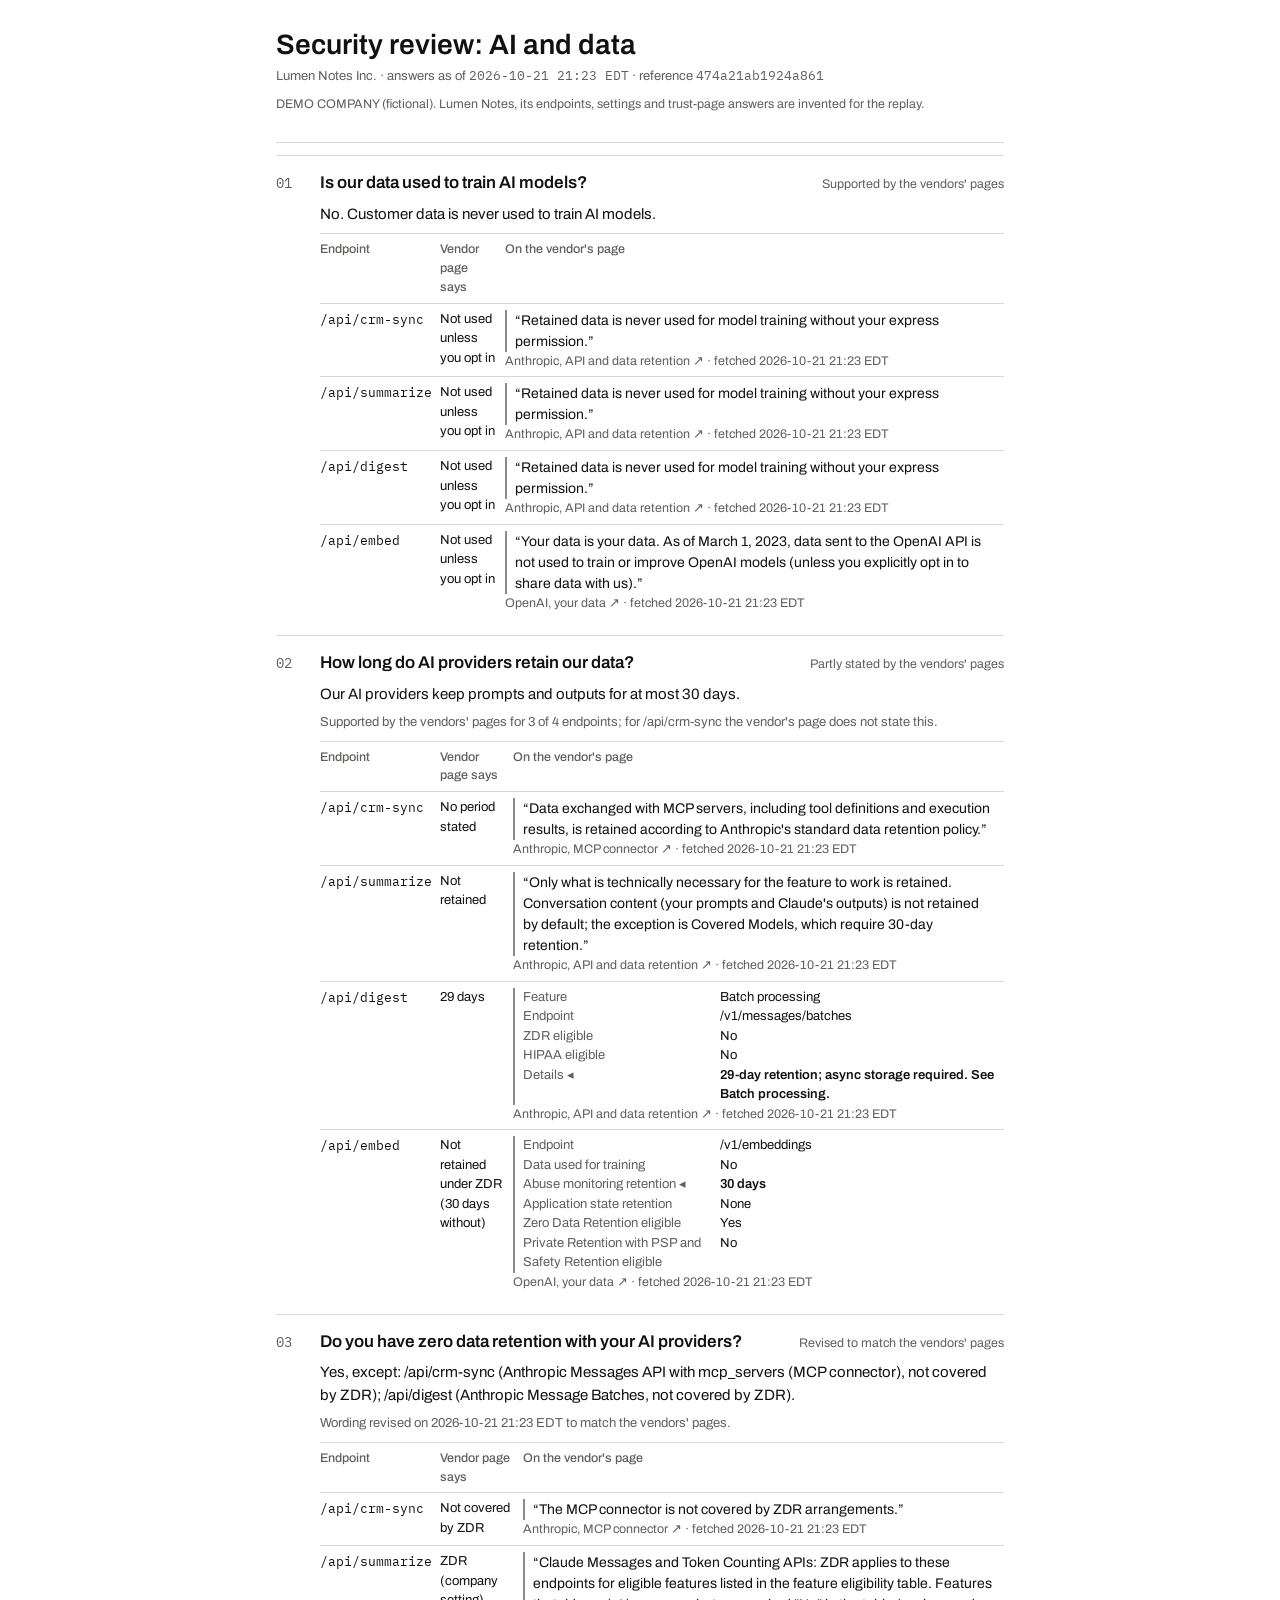
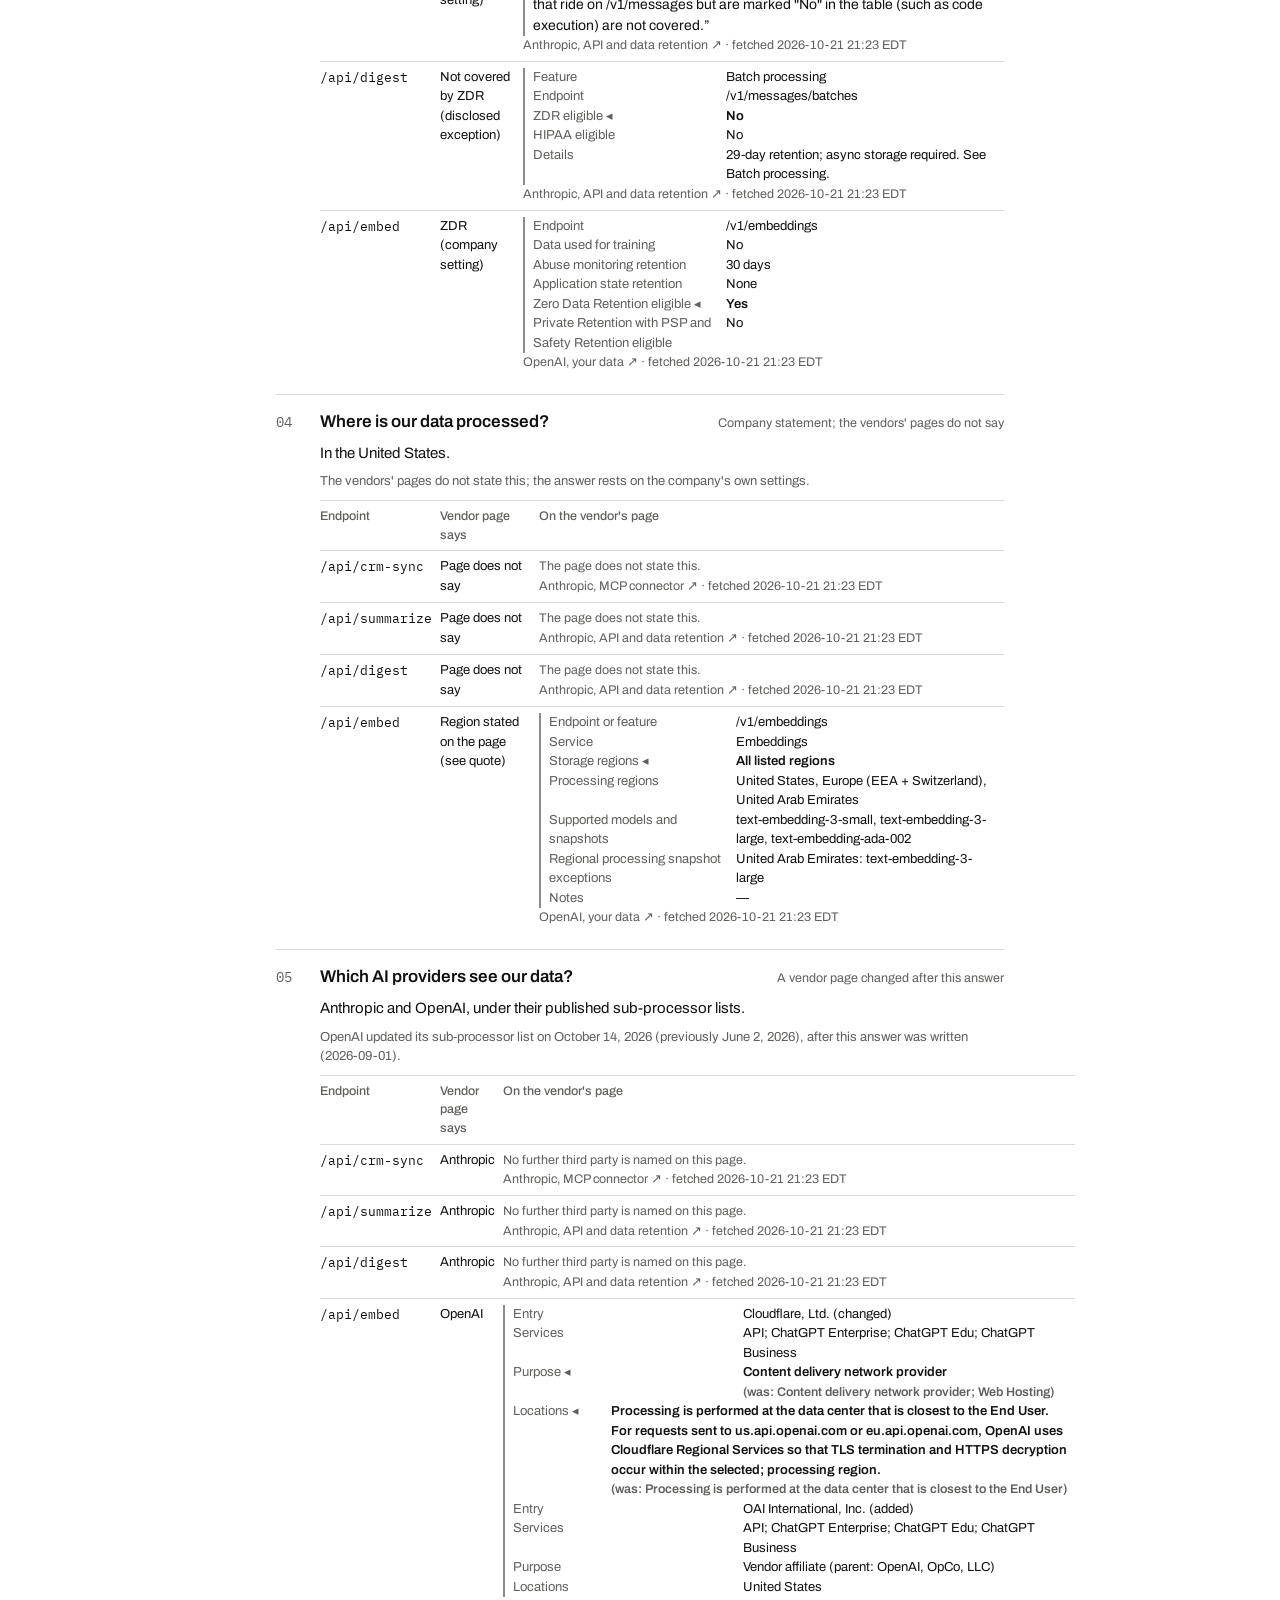
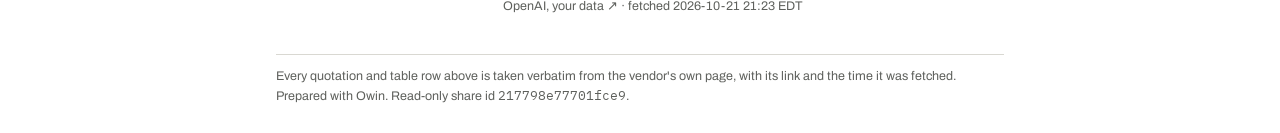
==== commit 48d8687a: "examples: regenerate the buyer report samples Co-Authored-By: Claude Opus 5.5 <noreply@anthropic.com" ====
--- a/examples/answer-pack/lumen-notes-print.html
+++ b/examples/answer-pack/lumen-notes-print.html
@@ -91,5 +91,5 @@
 <tr><td class="ep">/api/digest</td><td>Anthropic</td><td><span class="src">No further third party is named on this page.</span><div class="src"><a href="https://platform.claude.com/docs/en/manage-claude/api-and-data-retention">Anthropic, API and data retention ↗</a> · fetched 2026-10-21 21:23 EDT</div></td></tr>
 <tr><td class="ep">/api/embed</td><td>OpenAI</td><td><dl class="kv"><div><dt>Entry</dt><dd>Cloudflare, Ltd. (changed)</dd></div><div class=""><dt>Services</dt><dd>API; ChatGPT Enterprise; ChatGPT Edu; ChatGPT Business</dd></div><div class="hit"><dt>Purpose</dt><dd>Content delivery network provider <span class="src">(was: Content delivery network provider; Web Hosting)</span></dd></div><div class="hit"><dt>Locations</dt><dd>Processing is performed at the data center that is closest to the End User. For requests sent to us.api.openai.com or eu.api.openai.com, OpenAI uses Cloudflare Regional Services so that TLS termination and HTTPS decryption occur within the selected; processing region. <span class="src">(was: Processing is performed at the data center that is closest to the End User)</span></dd></div></dl><dl class="kv"><div><dt>Entry</dt><dd>OAI International, Inc. (added)</dd></div><div class=""><dt>Services</dt><dd>API; ChatGPT Enterprise; ChatGPT Edu; ChatGPT Business</dd></div><div class=""><dt>Purpose</dt><dd>Vendor affiliate (parent: OpenAI, OpCo, LLC)</dd></div><div class=""><dt>Locations</dt><dd>United States</dd></div></dl><div class="src"><a href="https://developers.openai.com/api/docs/guides/your-data">OpenAI, your data ↗</a> · fetched 2026-10-21 21:23 EDT</div></td></tr>
 </tbody></table></div></section>
-<footer>Every quotation and table row above is taken verbatim from the vendor's own page, with its link and the time it was fetched. Prepared with Owin. Read-only share id <span class="mono">c6aaf164be62fed2</span>.</footer>
+<footer>Every quotation and table row above is taken verbatim from the vendor's own page, with its link and the time it was fetched. Prepared with Owin. Read-only share id <span class="mono">217798e77701fce9</span>.</footer>
 </main></body></html>
